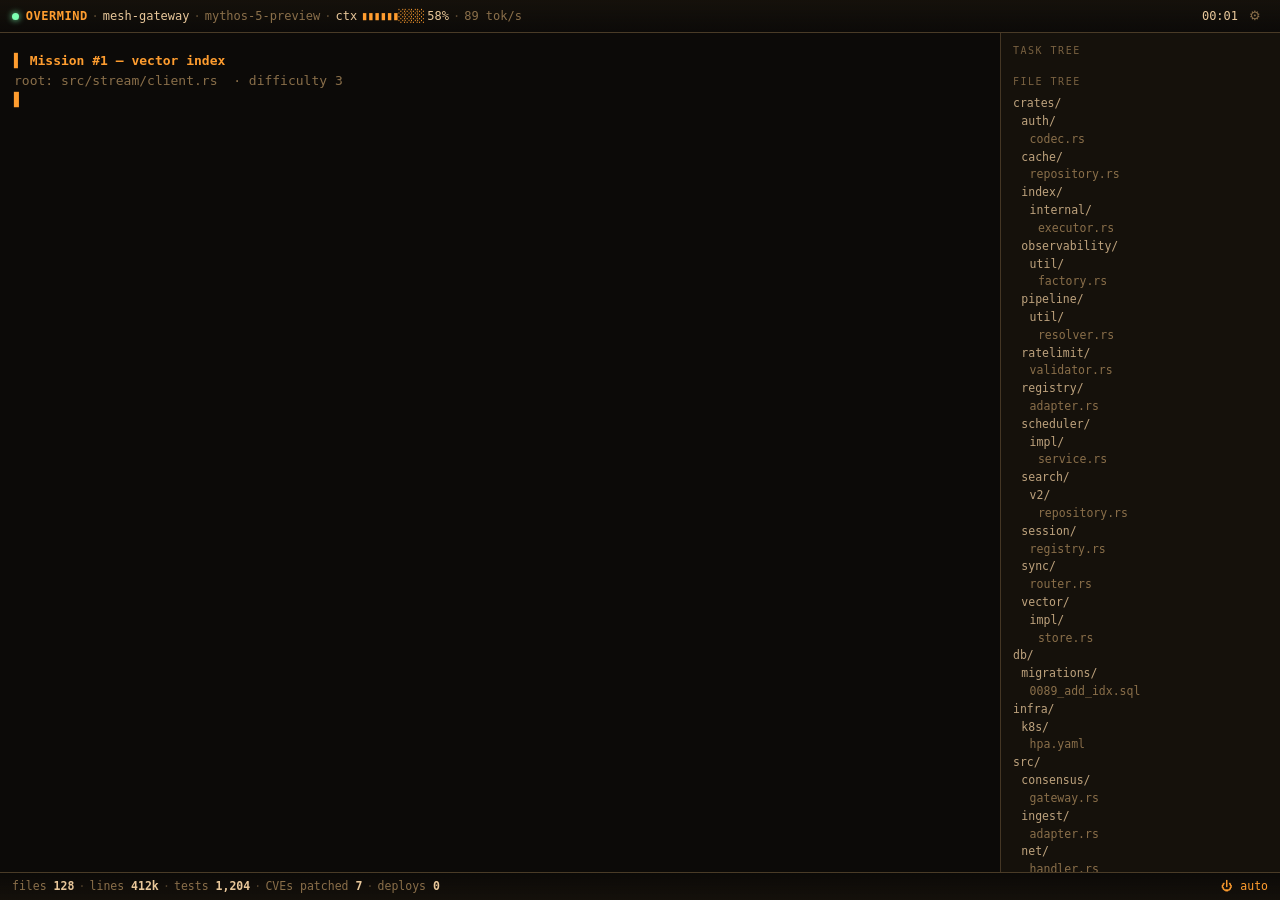
==== hyperion.html @ 677e59ee "Add Open Graph card HTML and image Add a new social preview asset: assets/og-card.html (self-contain" ====
<!doctype html>
<html lang="en" data-theme="amber">
<head>
<meta charset="utf-8">
<meta name="viewport" content="width=device-width, initial-scale=1, viewport-fit=cover">
<meta name="color-scheme" content="dark">
<title>HYPERION — the AI agent that looks busy and ships nothing</title>
<meta name="description" content="A faux-autonomous coding agent that performs furious productivity — streaming logs, task trees, boss-key dramas — and deploys absolutely nothing. A screensaver for the AI hype era.">
<link rel="canonical" href="https://davidveksler.github.io/potemkin-pipeline/">

<!-- Open Graph / Facebook / LinkedIn / Slack / Discord -->
<meta property="og:type" content="website">
<meta property="og:site_name" content="HYPERION">
<meta property="og:url" content="https://davidveksler.github.io/potemkin-pipeline/">
<meta property="og:title" content="HYPERION — the AI agent that looks busy and ships nothing">
<meta property="og:description" content="A faux-autonomous coding agent that performs furious productivity — streaming logs, task trees, boss-key dramas — and deploys absolutely nothing.">
<meta property="og:image" content="https://davidveksler.github.io/potemkin-pipeline/assets/og.png">
<meta property="og:image:width" content="1200">
<meta property="og:image:height" content="630">
<meta property="og:image:alt" content="HYPERION terminal UI: a busy AI coding agent with a task tree, context meter, and zero deploys.">

<!-- Twitter / X -->
<meta name="twitter:card" content="summary_large_image">
<meta name="twitter:title" content="HYPERION — the AI agent that looks busy and ships nothing">
<meta name="twitter:description" content="A faux-autonomous coding agent that performs furious productivity and deploys absolutely nothing.">
<meta name="twitter:image" content="https://davidveksler.github.io/potemkin-pipeline/assets/og.png">
<meta name="theme-color" content="#0c0a08">
<link rel="icon" href="data:image/svg+xml,%3Csvg xmlns='http://www.w3.org/2000/svg' viewBox='0 0 16 16'%3E%3Crect width='16' height='16' fill='%230c0a08'/%3E%3Ctext x='8' y='12.5' font-size='13' font-weight='700' text-anchor='middle' fill='%23ff9d2f' font-family='monospace'%3EH%3C/text%3E%3C/svg%3E">
<link rel="stylesheet" href="hyperion.css">
</head>
<body>
<div id="app">
  <header id="hdr">
    <span class="dot"></span>
    <span class="h-agent">HYPERION</span>
    <span class="sep">·</span><span class="h-proj">core-platform</span>
    <span class="sep">·</span><span class="h-model">mythos-5-preview</span>
    <span class="sep">·</span><span>ctx</span><span class="ctxbar">▮▮▮▮▮▮░░░░</span><span class="ctxpct">58%</span>
    <span class="sep">·</span><span class="h-tok">82 tok/s</span>
    <span class="h-time">00:00</span>
    <button id="cfgbtn" title="Configuration (s)" aria-label="Open configuration">⚙</button>
  </header>
  <div id="main">
    <section id="log" tabindex="0" aria-label="activity log"><div id="caret">▋</div></section>
    <aside id="rail">
      <div class="rail-sec">
        <div class="rail-h">TASK TREE</div>
        <ul id="tasktree"></ul>
      </div>
      <div class="rail-sec">
        <div class="rail-h">FILE TREE</div>
        <div id="filetree"></div>
      </div>
    </aside>
  </div>
  <footer id="ftr">
    <span>files <b id="c-files">128</b></span><span class="sep detail">·</span>
    <span class="detail">lines <b id="c-lines">412k</b></span><span class="sep">·</span>
    <span>tests <b id="c-tests">1,204</b></span><span class="sep detail">·</span>
    <span class="detail">CVEs patched <b id="c-cves">7</b></span><span class="sep detail">·</span>
    <span class="detail">deploys <b id="c-deploys">0</b></span>
    <span class="mode" id="modeind">⏻ auto</span>
  </footer>
</div>
<button id="livebtn">↓ live</button>
<div id="overlay"><div class="backdrop"></div></div>
<div id="boss"><div class="bx"><div class="sp">⠋</div><div class="msg">Connecting to corporate VPN…</div><div class="hint">press any key</div></div></div>
<dialog id="settings" aria-label="Configuration"></dialog>
<dialog id="dramapick" aria-label="Boss scene picker"></dialog>
<div id="help" class="drawer">
  <h2>HOTKEYS</h2>
  <div class="hk"><kbd>m</kbd><span>autopilot ↔ performer</span></div>
  <div class="hk"><kbd>space</kbd><span>pause / resume</span></div>
  <div class="hk"><kbd>1 2 3</kbd><span>theme: amber / green / cyan</span></div>
  <div class="hk"><kbd>+ −</kbd><span>speed up / down</span></div>
  <div class="hk"><kbd>f</kbd><span>force a random drama</span></div>
  <div class="hk"><kbd>d</kbd><span>pick a specific scene</span></div>
  <div class="hk"><kbd>b</kbd><span>boss key (blank screen)</span></div>
  <div class="hk"><kbd>s</kbd><span>configuration dialog</span></div>
  <div class="hk"><kbd>?</kbd><span>this help · <kbd>esc</kbd> closes</span></div>
  <div class="hk" style="margin-top:10px"><span>In performer mode, mash any other key to stream output.</span></div>
  <div class="hk"><span>Leave it untouched and it slips into <b>deep-work</b> away mode; any input wakes it.</span></div>
</div>
<div id="toast"></div>

<script src="hyperion.js"></script>
</body>
</html>
---- hyperion.css ----
/* ============================== THEME TOKENS ============================== */
:root, [data-theme="amber"]{
  --bg:#0c0a08; --fg:#e8c79a; --dim:#8a6f4a; --accent:#ff9d2f;
  --ok:#7CFFB2; --warn:#ffd23f; --err:#ff4d4d; --rail:#15110b;
  --add:#7CFFB2; --del:#ff7a7a;
}
[data-theme="green"]{
  --bg:#000a00; --fg:#c8ffc8; --dim:#3f7a3f; --accent:#39ff5a;
  --ok:#39ff5a; --warn:#ffd23f; --err:#ff4d4d; --rail:#001400;
  --add:#39ff5a; --del:#ff7a7a;
}
[data-theme="cyan"]{
  --bg:#020a0f; --fg:#b8eaff; --dim:#3f7a8a; --accent:#39d6ff;
  --ok:#39ffd6; --warn:#ffd23f; --err:#ff4d4d; --rail:#04141c;
  --add:#39ffd6; --del:#ff7a7a;
}
/* ============================== BASE ============================== */
*{box-sizing:border-box}
html,body{height:100%;margin:0}
body{
  background:var(--bg); color:var(--fg);
  font-family:ui-monospace,"SF Mono","Cascadia Code","JetBrains Mono",Menlo,Consolas,monospace;
  font-size:13px; line-height:1.5; overflow:hidden;
  -webkit-font-smoothing:antialiased;
}
.tone-fg{color:var(--fg)} .tone-dim{color:var(--dim)} .tone-ok{color:var(--ok)}
.tone-warn{color:var(--warn)} .tone-err{color:var(--err)} .tone-accent{color:var(--accent)}

#app{
  height:100%; display:grid; grid-template-rows:auto 1fr auto;
  container-type:inline-size;
}
/* ============================== HEADER ============================== */
#hdr{
  display:flex; align-items:center; gap:.55ch; flex-wrap:wrap;
  padding:6px 12px; border-bottom:1px solid color-mix(in srgb,var(--dim) 45%,transparent);
  background:linear-gradient(var(--rail),transparent); font-size:12px;
}
#hdr .sep{color:var(--dim); opacity:.6}
#hdr .h-agent{color:var(--accent); font-weight:700; letter-spacing:.5px}
#hdr .h-proj{color:var(--fg)}
#hdr .h-model{color:var(--dim)}
#hdr .ctxbar{color:var(--accent); letter-spacing:-1px}
#hdr .ctxpct{color:var(--fg)}
#hdr .h-tok{color:var(--dim)}
#hdr .h-time{color:var(--fg); margin-left:auto; font-variant-numeric:tabular-nums}
.dot{display:inline-block;width:7px;height:7px;border-radius:50%;background:var(--ok);
  box-shadow:0 0 6px var(--ok); margin-right:.4ch; vertical-align:middle}
body.paused .dot{background:var(--warn);box-shadow:0 0 6px var(--warn)}
/* ============================== MAIN ============================== */
#main{display:grid; grid-template-columns:1fr 280px; min-height:0}
#log{
  padding:10px 14px; overflow-y:auto; overflow-x:hidden; min-height:0;
  white-space:pre-wrap; word-break:break-word; scrollbar-width:thin;
  scrollbar-color:var(--dim) transparent;
}
#log::-webkit-scrollbar{width:8px}
#log::-webkit-scrollbar-thumb{background:var(--dim);border-radius:4px}
.ln{margin:0; padding:0 0 0 0}
.ln.tool{margin-top:3px}
.ln .tdot{color:var(--accent)}
.ln .tname{color:var(--fg);font-weight:600}
.ln .targ{color:var(--accent)}
.ln.out{color:var(--dim); padding-left:2.5ch}
.ln.out .br{color:var(--dim);opacity:.7}
.ln.diff{padding-left:2.5ch}
.ln.diff.add{color:var(--add)}
.ln.diff.del{color:var(--del);opacity:.85}
.ln.snip{margin:4px 0 6px 2.5ch; border:1px solid color-mix(in srgb,var(--dim) 30%,transparent);
  border-left:2px solid color-mix(in srgb,var(--accent) 55%,transparent);
  background:color-mix(in srgb,var(--accent) 5%,transparent); border-radius:0 5px 5px 0;
  padding:4px 0 5px; font-size:11px; line-height:1.5; overflow:hidden; max-width:78ch}
.ln.snip.write{border-left-color:var(--add); background:color-mix(in srgb,var(--add) 6%,transparent)}
.ln.snip .snip-hd{color:var(--dim); padding:1px 10px 4px; font-size:9.5px; letter-spacing:.5px;
  border-bottom:1px solid color-mix(in srgb,var(--dim) 22%,transparent); margin-bottom:3px;
  white-space:nowrap; overflow:hidden; text-overflow:ellipsis}
.ln.snip .snip-hd .lang{color:var(--accent); opacity:.85; margin-right:8px; text-transform:uppercase}
.ln.snip.write .snip-hd .lang{color:var(--add)}
.ln.snip .cl{padding:0 10px; white-space:pre; tab-size:2; color:color-mix(in srgb,var(--fg) 88%,transparent)}
.ln.snip .tk-kw{color:var(--accent)}
.ln.snip .tk-str{color:var(--ok)}
.ln.snip .tk-cmt{color:var(--dim); font-style:italic}
.ln.snip .tk-num{color:color-mix(in srgb,var(--fg) 55%,var(--accent))}
.ln.phase{color:var(--accent); opacity:.8; margin-top:8px; letter-spacing:1px; font-size:11px}
.ln.phase::before{content:"┄┄ "} .ln.phase::after{content:" ┄┄┄┄┄┄┄┄"}
.ln.banner{color:var(--accent);font-weight:700;margin-top:8px}
.ln.think{color:var(--dim);font-style:italic}
.ln.think .t{color:var(--warn);font-style:normal}
#caret{color:var(--accent); animation:blink 1.1s steps(1) infinite; height:1.2em}
@keyframes blink{50%{opacity:0}}
body.reduce #caret{animation:none}
/* ============================== SIDE RAIL ============================== */
#rail{
  background:var(--rail); border-left:1px solid color-mix(in srgb,var(--dim) 40%,transparent);
  padding:10px 12px; overflow-y:auto; min-height:0; scrollbar-width:thin;
  scrollbar-color:var(--dim) transparent; font-size:12px;
}
.rail-sec{margin-bottom:16px}
.rail-h{color:var(--dim); letter-spacing:1.5px; font-size:10px; margin-bottom:6px; opacity:.85}
#tasktree li{list-style:none; margin:2px 0; white-space:nowrap; overflow:hidden; text-overflow:ellipsis}
#tasktree{margin:0;padding:0}
.tk-mk{display:inline-block;width:1.6ch}
.tk-done .tk-mk{color:var(--ok)} .tk-prog .tk-mk{color:var(--accent)} .tk-todo .tk-mk{color:var(--dim)}
.tk-done{color:var(--fg)} .tk-prog{color:var(--fg)} .tk-todo{color:var(--dim)}
.tk-prog .tk-mk{animation:spin 1.2s linear infinite; display:inline-block}
body.reduce .tk-prog .tk-mk{animation:none}
@keyframes spin{to{transform:rotate(360deg)}}
#filetree{font-size:11.5px; line-height:1.55}
.ft-row{white-space:nowrap; overflow:hidden; text-overflow:ellipsis; color:var(--dim)}
.ft-dir{color:var(--fg);opacity:.8}
.ft-file{color:var(--dim)}
.ft-file.hl{color:var(--accent)}
.ft-file.hl::after{content:" ◀"; color:var(--accent)}
.ft-file.glow{text-shadow:0 0 8px var(--accent)}
body.reduce .ft-file.glow{text-shadow:none}
/* ============================== FOOTER ============================== */
#ftr{
  display:flex; align-items:center; gap:.6ch; flex-wrap:wrap;
  padding:5px 12px; border-top:1px solid color-mix(in srgb,var(--dim) 45%,transparent);
  background:linear-gradient(transparent,var(--rail)); font-size:11.5px; color:var(--dim);
}
#ftr b{color:var(--fg);font-weight:600;font-variant-numeric:tabular-nums}
#ftr .sep{opacity:.5}
#ftr .mode{margin-left:auto;color:var(--accent)}
body.paused #ftr .mode{color:var(--warn)}
/* live button */
#livebtn{
  position:fixed; right:300px; bottom:42px; z-index:30; cursor:pointer;
  background:var(--accent); color:var(--bg); border:none; border-radius:14px;
  padding:3px 12px; font:inherit; font-size:11px; font-weight:700;
  box-shadow:0 2px 10px rgba(0,0,0,.5); display:none;
}
@container (max-width:720px){
  #main{grid-template-columns:1fr}
  #rail{display:none}
  #ftr .detail{display:none}
}
/* #livebtn lives outside the #app container, so it needs a viewport media query, not @container */
@media (max-width:720px){ #livebtn{right:16px} }
/* ============================== OVERLAY LAYER ============================== */
#overlay{position:fixed; inset:0; z-index:40; display:none; pointer-events:none}
#overlay.on{display:block}
#overlay .backdrop{position:absolute; inset:0; transition:background .4s ease}
#overlay.anomaly .backdrop{background:color-mix(in srgb,var(--err) 16%,transparent)}
#overlay.ok-tint .backdrop{background:color-mix(in srgb,var(--ok) 12%,transparent)}
#ovbanner{
  position:absolute; top:0; left:0; right:0; padding:14px 18px; text-align:center;
  font-size:clamp(14px,3.2vw,22px); font-weight:800; letter-spacing:.5px;
  border-bottom:3px solid var(--err); color:var(--err);
  background:color-mix(in srgb,var(--err) 22%,var(--bg));
}
#ovbanner.ok{border-color:var(--ok); color:var(--ok); background:color-mix(in srgb,var(--ok) 18%,var(--bg))}
body:not(.reduce) #ovbanner.pulse{animation:bpulse 1s ease-in-out infinite}
@keyframes bpulse{0%,100%{box-shadow:0 0 0 0 color-mix(in srgb,var(--err) 70%,transparent)}50%{box-shadow:0 0 28px 4px color-mix(in srgb,var(--err) 70%,transparent)}}
body.reduce #ovbanner{animation:none}
#ovbox{
  position:absolute; left:50%; top:50%; transform:translate(-50%,-50%);
  min-width:min(440px,84vw); max-width:84vw; background:color-mix(in srgb,var(--rail) 92%,#000);
  border:1px solid color-mix(in srgb,var(--accent) 55%,transparent); border-radius:8px;
  box-shadow:0 12px 50px rgba(0,0,0,.7); padding:16px 18px;
}
#ovbox .ovtitle{color:var(--accent); font-weight:700; letter-spacing:1px; font-size:12px; margin-bottom:10px;
  border-bottom:1px solid color-mix(in srgb,var(--dim) 40%,transparent); padding-bottom:6px}
#ovbox .ovbody .obl{margin:3px 0; white-space:pre-wrap; word-break:break-word}
#ovbox .ovbar{margin-top:8px; color:var(--accent); letter-spacing:-.5px; font-variant-numeric:tabular-nums}
#ovbox .ovbar .lbl{color:var(--fg); letter-spacing:normal; margin-left:1ch}
/* per-drama box accents so DEPLOY / SECURITY / AUTH / CONTEXT read as distinct events */
#ovbox[data-variant]{border-left-width:3px}
#ovbox[data-variant=deploy]{border-color:color-mix(in srgb,var(--accent) 60%,transparent)}
#ovbox[data-variant=deploy] .ovtitle{color:var(--accent)}
#ovbox[data-variant=security]{border-color:color-mix(in srgb,var(--warn) 60%,transparent)}
#ovbox[data-variant=security] .ovtitle{color:var(--warn)}
#ovbox[data-variant=auth]{border-color:color-mix(in srgb,var(--ok) 60%,transparent)}
#ovbox[data-variant=auth] .ovtitle{color:var(--ok)}
#ovbox[data-variant=context]{border-color:color-mix(in srgb,var(--fg) 45%,transparent)}
#ovbox[data-variant=context] .ovtitle{color:var(--fg)}
#mxcanvas{position:absolute; inset:0; width:100%; height:100%; background:rgba(0,0,0,.55)}
body:not(.reduce) #overlay.fadein{animation:ovfade .35s ease}
@keyframes ovfade{from{opacity:0}to{opacity:1}}
#overlay.fadeout{opacity:0; transition:opacity .35s ease}
/* ===== boss-level app windows (faux tool GUIs) ===== */
#overlay.app .backdrop{background:rgba(0,0,0,.62)}
#appwin{position:absolute; left:50%; top:50%; transform:translate(-50%,-50%);
  width:min(620px,92vw); max-height:86vh; display:flex; flex-direction:column; overflow:hidden;
  background:color-mix(in srgb,var(--rail) 94%,#000);
  border:1px solid color-mix(in srgb,var(--accent) 50%,transparent);
  border-radius:9px; box-shadow:0 18px 70px rgba(0,0,0,.78)}
body:not(.reduce) #overlay.app.fadein #appwin{animation:appin .34s cubic-bezier(.2,.8,.3,1)}
@keyframes appin{from{opacity:0;transform:translate(-50%,-46%) scale(.97)}to{opacity:1;transform:translate(-50%,-50%) scale(1)}}
.appbar{display:flex; align-items:center; gap:10px; padding:7px 12px; flex:0 0 auto;
  background:color-mix(in srgb,#000 26%,var(--rail)); border-bottom:1px solid color-mix(in srgb,var(--dim) 35%,transparent)}
.appbar .dots{display:flex; gap:6px}
.appbar .dot{width:10px; height:10px; border-radius:50%}
.appbar .dot.r{background:#ff5f57} .appbar .dot.y{background:#febc2e} .appbar .dot.g{background:#28c840}
.appbar .atitle{font-weight:700; font-size:11px; color:var(--fg); letter-spacing:.5px}
.appbar .aurl{margin-left:auto; font-size:10px; color:var(--dim); max-width:42%; overflow:hidden; text-overflow:ellipsis; white-space:nowrap}
.appbody{padding:14px 16px; overflow:auto}
/* grafana */
.g-grid{display:grid; grid-template-columns:1fr 1fr; gap:10px}
.gp{border:1px solid color-mix(in srgb,var(--dim) 30%,transparent); border-radius:6px; padding:8px 10px;
  background:color-mix(in srgb,var(--bg) 40%,transparent); transition:border-color .4s ease,background .4s ease}
.gp-h{display:flex; align-items:baseline; gap:4px; margin-bottom:4px}
.gp-t{font-size:9.5px; color:var(--dim); text-transform:uppercase; letter-spacing:.5px}
.gp-s{margin-left:auto; font-size:15px; font-weight:700; color:var(--ok); font-variant-numeric:tabular-nums; transition:color .4s ease}
.gp-u{font-size:9px; color:var(--dim)}
.gp-c{width:100%; height:34px; display:block}
.gp-line{fill:none; stroke:var(--ok); stroke-width:1.4; vector-effect:non-scaling-stroke; transition:stroke .4s ease}
.gp-area{fill:color-mix(in srgb,var(--ok) 13%,transparent); stroke:none; transition:fill .4s ease}
.gp[data-state=alert]{border-color:var(--err); background:color-mix(in srgb,var(--err) 9%,transparent)}
.gp[data-state=alert] .gp-s{color:var(--err)} .gp[data-state=alert] .gp-line{stroke:var(--err)}
.gp[data-state=alert] .gp-area{fill:color-mix(in srgb,var(--err) 16%,transparent)}
body:not(.reduce) .gp[data-state=alert]{animation:gpf 1.1s ease-in-out infinite}
@keyframes gpf{0%,100%{box-shadow:0 0 0 0 transparent}50%{box-shadow:0 0 18px -2px color-mix(in srgb,var(--err) 65%,transparent)}}
/* pipeline */
.pl-row{display:flex; align-items:center; margin-bottom:12px}
.pl-edge{flex:0 0 18px; height:2px; background:color-mix(in srgb,var(--dim) 40%,transparent)}
.pl-node{flex:1; text-align:center; border:1px solid color-mix(in srgb,var(--dim) 35%,transparent); border-radius:6px;
  padding:8px 4px; background:color-mix(in srgb,var(--bg) 40%,transparent); transition:border-color .35s ease}
.pl-ic{font-size:14px; line-height:1}
.pl-ic::before{content:'○'; color:var(--dim)}
.pl-node[data-state=running]{border-color:var(--accent)}
.pl-node[data-state=running] .pl-ic::before{content:'⟳'; color:var(--accent); display:inline-block}
body:not(.reduce) .pl-node[data-state=running] .pl-ic::before{animation:spin 1s linear infinite}
.pl-node[data-state=pass]{border-color:color-mix(in srgb,var(--ok) 55%,transparent)}
.pl-node[data-state=pass] .pl-ic::before{content:'✓'; color:var(--ok)}
.pl-nm{font-size:9.5px; color:var(--fg); margin-top:3px; text-transform:uppercase; letter-spacing:.5px}
.pl-log{font-size:11px; color:var(--dim); border-top:1px dashed color-mix(in srgb,var(--dim) 30%,transparent); padding-top:8px; min-height:1.4em; font-variant-numeric:tabular-nums}
@keyframes spin{to{transform:rotate(360deg)}}
/* flamegraph */
.fg{display:flex; flex-direction:column; gap:3px; margin-bottom:10px}
.fg-row{display:flex; gap:3px; height:22px}
.fg-fr{flex-grow:var(--g,1); flex-basis:0; min-width:0; display:flex; align-items:center; padding:0 6px;
  font-size:9.5px; white-space:nowrap; overflow:hidden; text-overflow:ellipsis; border-radius:3px;
  background:color-mix(in srgb,var(--accent) 30%,var(--rail)); color:var(--fg);
  transition:flex-grow .6s ease, background .45s ease}
.fg-fr[data-state=hot]{background:color-mix(in srgb,var(--err) 60%,var(--rail)); color:#fff}
.fg-fr[data-state=cool]{background:color-mix(in srgb,var(--ok) 50%,var(--rail))}
.fg-cap{font-size:11px; color:var(--dim); text-align:center}
/* cluster */
.cl{width:100%; height:auto; display:block; margin-bottom:8px}
.cl-edge{stroke:color-mix(in srgb,var(--dim) 50%,transparent); stroke-width:1}
.cl-c{fill:color-mix(in srgb,var(--ok) 26%,var(--rail)); stroke:var(--ok); stroke-width:1.5; transition:fill .4s ease,stroke .4s ease}
.cl-node[data-state=down] .cl-c{fill:color-mix(in srgb,var(--err) 32%,var(--rail)); stroke:var(--err)}
body:not(.reduce) .cl-node[data-state=down] .cl-c{animation:gpf 1s ease-in-out infinite}
.cl-lbl{fill:var(--dim); font-size:8px; font-family:inherit}
.cl-cap{font-size:11px; color:var(--dim); text-align:center}
/* trace waterfall */
.tr{display:flex; flex-direction:column; gap:3px; margin-bottom:8px}
.tr-row{display:flex; align-items:center; gap:8px; height:18px}
.tr-lbl{flex:0 0 34%; font-size:9.5px; color:var(--dim); white-space:nowrap; overflow:hidden; text-overflow:ellipsis}
.tr-track{position:relative; flex:1; height:12px; background:color-mix(in srgb,var(--dim) 12%,transparent); border-radius:3px}
.tr-bar{position:absolute; top:0; bottom:0; left:var(--o,0); width:var(--w,10%); border-radius:3px;
  background:color-mix(in srgb,var(--accent) 55%,var(--rail)); transition:width .6s ease,left .6s ease,background .4s ease}
.tr-bar[data-state=slow]{background:color-mix(in srgb,var(--err) 62%,var(--rail))}
.tr-bar[data-state=ok]{background:color-mix(in srgb,var(--ok) 55%,var(--rail))}
.tr-ms{flex:0 0 6ch; text-align:right; font-size:9px; color:var(--dim); font-variant-numeric:tabular-nums}
.tr-cap{font-size:11px; color:var(--dim); text-align:center; margin-top:4px}
/* sql console */
.sql-q{background:color-mix(in srgb,#000 30%,var(--rail)); border:1px solid color-mix(in srgb,var(--dim) 28%,transparent);
  border-radius:6px; padding:8px 10px; margin-bottom:10px; font-size:11px; line-height:1.55}
.sql-q .sql-ql{white-space:pre; tab-size:2}
.sql-q .tk-kw{color:var(--accent)} .sql-q .tk-str{color:var(--ok)} .sql-q .tk-num{color:color-mix(in srgb,var(--fg) 55%,var(--accent))}
.sql-plan{font-size:10.5px; line-height:1.6; margin-bottom:8px}
.sql-pl{white-space:pre; transition:color .4s ease}
.sql-pl[data-k=scan]{color:var(--warn)} .sql-pl[data-k=scan][data-state=ok]{color:var(--ok)}
.sql-cap{font-size:11px; color:var(--dim); text-align:center; border-top:1px dashed color-mix(in srgb,var(--dim) 30%,transparent); padding-top:6px}
/* load test */
.lt-stats{display:grid; grid-template-columns:repeat(4,1fr); gap:8px; margin-bottom:10px}
.lt-s{border:1px solid color-mix(in srgb,var(--dim) 28%,transparent); border-radius:6px; padding:6px 8px; background:color-mix(in srgb,var(--bg) 40%,transparent)}
.lt-t{display:block; font-size:9px; color:var(--dim); text-transform:uppercase; letter-spacing:.5px}
.lt-v{font-size:15px; font-weight:700; color:var(--ok); font-variant-numeric:tabular-nums; transition:color .3s ease}
.lt-c{width:100%; height:50px; display:block; margin-bottom:6px}
.lt-line{fill:none; stroke:var(--accent); stroke-width:1.6; vector-effect:non-scaling-stroke}
body:not(.reduce) .lt-line{stroke-dasharray:240; stroke-dashoffset:240; animation:ltdraw 2.2s ease forwards}
@keyframes ltdraw{to{stroke-dashoffset:0}}
.lt-area{fill:color-mix(in srgb,var(--accent) 12%,transparent); stroke:none}
.lt-cap{font-size:11px; color:var(--dim); text-align:center}
/* PR review */
.pr-head{border-bottom:1px solid color-mix(in srgb,var(--dim) 30%,transparent); padding-bottom:8px; margin-bottom:8px}
.pr-ti{display:block; font-size:13px; font-weight:700; color:var(--fg)}
.pr-br{font-size:10px; color:var(--dim)}
.pr-b{color:var(--accent)} .pr-b.main{color:var(--dim)} .pr-arr{color:var(--dim)}
.pr-files{margin-bottom:8px}
.pr-f{display:flex; align-items:baseline; font-size:11px; padding:1px 0}
.pr-fn{flex:1; color:var(--fg); white-space:nowrap; overflow:hidden; text-overflow:ellipsis}
.pr-st{font-variant-numeric:tabular-nums} .pr-add{color:var(--add); margin-right:6px} .pr-del{color:var(--del)}
.pr-checks{margin-bottom:8px}
.pr-c{display:flex; align-items:center; gap:7px; font-size:11px; padding:1px 0}
.pr-cic::before{content:'⟳'; color:var(--accent); display:inline-block}
body:not(.reduce) .pr-c[data-state=running] .pr-cic::before{animation:spin 1s linear infinite}
.pr-c[data-state=pass] .pr-cic::before{content:'✓'; color:var(--ok); animation:none}
.pr-cn{color:var(--dim)} .pr-c[data-state=pass] .pr-cn{color:var(--fg)}
.pr-merge{text-align:center; font-size:11px; font-weight:700; padding:7px; border-radius:6px;
  border:1px solid color-mix(in srgb,var(--dim) 35%,transparent); color:var(--dim); transition:all .35s ease}
.pr-merge[data-state=ready]{border-color:var(--ok); color:var(--ok)}
.pr-merge[data-state=merged]{border-color:transparent; color:#06140c; background:var(--ok)}
/* docker build */
.dk{font-size:11px; margin-bottom:8px}
.dk-r{display:flex; gap:8px; align-items:baseline; padding:1px 0; opacity:.45; transition:opacity .3s ease}
.dk-r[data-state=running],.dk-r[data-state=done]{opacity:1}
.dk-ic::before{content:'·'; color:var(--dim)}
.dk-r[data-state=running] .dk-ic::before{content:'⟳'; color:var(--accent); display:inline-block}
body:not(.reduce) .dk-r[data-state=running] .dk-ic::before{animation:spin 1s linear infinite}
.dk-r[data-state=done] .dk-ic::before{content:'✓'; color:var(--ok)}
.dk-ix{color:var(--dim)} .dk-tx{flex:1; color:var(--fg); white-space:nowrap; overflow:hidden; text-overflow:ellipsis}
.dk-st{color:var(--ok); font-variant-numeric:tabular-nums}
.dk-cap{font-size:11px; color:var(--dim); border-top:1px dashed color-mix(in srgb,var(--dim) 30%,transparent); padding-top:6px}
/* full-screen btop monitor */
#appwin[data-tool=btop]{width:min(1180px,95vw); height:90vh; max-height:90vh}
.appbody.bt{display:flex; flex-direction:column; gap:9px; height:100%; box-sizing:border-box; padding:11px 13px}
.bt-sec{border:1px solid color-mix(in srgb,var(--dim) 26%,transparent); border-radius:7px; padding:8px 11px}
.bt-cpu,.bt-mem{flex:0 0 auto}
.bt-line{display:flex; align-items:center; gap:10px}
.bt-lbl{font-size:11px; color:var(--accent); font-weight:700; flex:0 0 4ch}
.bt-bar{position:relative; flex:1; height:11px; border-radius:3px; background:color-mix(in srgb,var(--dim) 16%,transparent); overflow:hidden}
.bt-fill{height:100%; width:0; background:var(--ok); border-radius:3px; transition:width .45s linear, background .45s ease}
.bt-fill[data-lvl=mid]{background:var(--warn)} .bt-fill[data-lvl=hi]{background:var(--err)}
.bt-pct{font-size:11px; color:var(--fg); flex:0 0 4ch; text-align:right; font-variant-numeric:tabular-nums}
.bt-tmp{font-size:11px; color:var(--accent); flex:0 0 5ch; text-align:right; font-variant-numeric:tabular-nums}
.bt-graph{width:100%; height:64px; display:block; margin:7px 0 2px}
.bt-cores{display:grid; grid-template-columns:repeat(4,1fr); gap:5px 18px; margin-top:5px}
.bt-core{display:flex; align-items:center; gap:7px}
.bt-cn{font-size:10px; color:var(--dim); flex:0 0 3ch}
.bt-cbar{position:relative; flex:1; height:8px; border-radius:2px; background:color-mix(in srgb,var(--dim) 16%,transparent); overflow:hidden}
.bt-cfill{height:100%; width:0; background:var(--ok); transition:width .45s linear, background .45s ease}
.bt-cfill[data-lvl=mid]{background:var(--warn)} .bt-cfill[data-lvl=hi]{background:var(--err)}
.bt-cpct{font-size:10px; color:var(--fg); flex:0 0 4ch; text-align:right; font-variant-numeric:tabular-nums}
.bt-load{font-size:10px; color:var(--dim); margin-top:7px; font-variant-numeric:tabular-nums}
.bt-proc{flex:1 1 auto; min-height:0; display:flex; flex-direction:column}
.bt-phead,.bt-prow{display:grid; grid-template-columns:8ch 1fr 7ch 6ch; gap:8px; font-size:11px; padding:1px 0}
.bt-phead{color:var(--dim); border-bottom:1px solid color-mix(in srgb,var(--dim) 26%,transparent); margin-bottom:4px}
.bt-procwrap{overflow:hidden; flex:1; min-height:0}
.bt-prow .pn{color:var(--ok); white-space:nowrap; overflow:hidden; text-overflow:ellipsis}
.bt-prow .pid{color:var(--dim); text-align:left}
.bt-prow .pc,.bt-prow .pm{text-align:right; color:var(--fg); font-variant-numeric:tabular-nums}
.bt-prow.bt-villain .pn{color:var(--fg); font-weight:700}
.bt-prow.bt-villain .pc{color:var(--err); font-weight:700}
.bt-prow.bt-dead{opacity:.4}
.bt-prow.bt-dead .pn{text-decoration:line-through; color:var(--dim); font-weight:400}
.bt-prow.bt-dead .pc{color:var(--dim); font-weight:400}
/* global threat map (DDoS) */
#appwin[data-tool=attackmap]{width:min(840px,95vw)}
.appbody.am{padding:12px 14px}
.am-map{width:100%; height:auto; display:block; background:color-mix(in srgb,#000 30%,var(--rail)); border-radius:6px}
.am-dot{fill:color-mix(in srgb,var(--dim) 55%,transparent)}
.am-arcbg{fill:none; stroke:color-mix(in srgb,var(--err) 30%,transparent); stroke-width:.5; vector-effect:non-scaling-stroke}
.am-arc{fill:none; stroke:var(--err); stroke-width:.8; stroke-linecap:round; vector-effect:non-scaling-stroke; stroke-dasharray:4 30}
body:not(.reduce) .am-arc{animation:amflow 1.5s linear infinite}
@keyframes amflow{to{stroke-dashoffset:-34}}
.am-src{fill:var(--err)}
body:not(.reduce) .am-src{animation:ampulse 1.6s ease-in-out infinite}
@keyframes ampulse{0%,100%{opacity:.45}50%{opacity:1}}
.am-tring{fill:none; stroke:var(--accent); stroke-width:.7; vector-effect:non-scaling-stroke}
body:not(.reduce) .am-tring{animation:ampulse 1.8s ease-in-out infinite}
.am-tdot{fill:var(--accent)}
.am-arc[data-state=blocked]{animation:none; stroke:color-mix(in srgb,var(--dim) 50%,transparent); stroke-dasharray:none; opacity:.2}
.am-arcbg[data-state=blocked]{opacity:.12}
.am-src[data-state=blocked]{animation:none; fill:var(--dim); opacity:.3}
.am-stats{display:flex; gap:10px; align-items:center; margin-top:8px}
.am-s{border:1px solid color-mix(in srgb,var(--dim) 26%,transparent); border-radius:6px; padding:5px 10px; background:color-mix(in srgb,var(--bg) 40%,transparent)}
.am-grow{flex:1; background:none; border:none; padding-left:2px}
.am-t{display:block; font-size:8.5px; color:var(--dim); text-transform:uppercase; letter-spacing:.5px}
.am-v{font-size:14px; font-weight:700; color:var(--err); font-variant-numeric:tabular-nums; transition:color .3s ease}
.am-s:nth-child(2) .am-v{color:var(--ok)}
.am-cap{font-size:11px; color:var(--dim)}
/* GPU training farm (nvidia-smi) */
#appwin[data-tool=gpu]{width:min(960px,95vw)}
.appbody.gpu{display:flex; flex-direction:column; gap:10px}
.gpu-head{display:flex; align-items:baseline; gap:10px}
.gpu-ht{font-size:11px; color:var(--accent); font-weight:700; letter-spacing:.5px}
.gpu-thr{margin-left:auto; font-size:12px; color:var(--ok); font-weight:700; font-variant-numeric:tabular-nums}
.gpu-grid{display:grid; grid-template-columns:repeat(4,1fr); gap:8px}
.gpu-card{border:1px solid color-mix(in srgb,var(--dim) 28%,transparent); border-radius:6px; padding:7px 9px;
  background:color-mix(in srgb,var(--bg) 40%,transparent); transition:border-color .4s ease,box-shadow .4s ease}
.gpu-card[data-state=hot]{border-color:var(--warn)}
.gpu-card[data-state=throttle]{border-color:var(--err)}
body:not(.reduce) .gpu-card[data-state=throttle]{animation:gpf 1.1s ease-in-out infinite}
.gpu-ctop{display:flex; align-items:baseline; gap:5px; margin-bottom:5px}
.gpu-ci{font-size:10px; font-weight:700; color:var(--fg)}
.gpu-cm{font-size:8.5px; color:var(--dim)}
.gpu-bd{margin-left:auto; font-size:8px; color:var(--err); font-weight:700; letter-spacing:.3px}
.gpu-row{display:flex; align-items:center; gap:5px; margin:2px 0}
.gpu-rl{font-size:8.5px; color:var(--dim); flex:0 0 3ch}
.gpu-bar{position:relative; flex:1; height:7px; border-radius:2px; background:color-mix(in srgb,var(--dim) 16%,transparent); overflow:hidden}
.gpu-fill{height:100%; width:0; background:var(--accent); transition:width .4s linear}
.gpu-fill.mem{background:color-mix(in srgb,var(--accent) 45%,var(--dim))}
.gpu-rv{font-size:8.5px; color:var(--fg); flex:0 0 4ch; text-align:right; font-variant-numeric:tabular-nums}
.gpu-foot{display:flex; justify-content:space-between; margin-top:4px; font-size:9px; font-variant-numeric:tabular-nums}
.gpu-temp{color:var(--ok); transition:color .3s ease}
.gpu-temp[data-lvl=mid]{color:var(--warn)} .gpu-temp[data-lvl=hi]{color:var(--err); font-weight:700}
.gpu-watt{color:var(--dim)}
.gpu-cap{font-size:11px; color:var(--dim); text-align:center}
/* service mesh (Kiali) with flowing traffic */
#appwin[data-tool=mesh]{width:min(640px,94vw)}
.mesh{width:100%; height:auto; display:block; margin-bottom:6px}
.mesh-edge{stroke:color-mix(in srgb,var(--ok) 40%,transparent); stroke-width:1.4; fill:none; transition:stroke .4s ease}
.mesh-pkt{fill:var(--ok)}
.mesh-eg[data-state=down] .mesh-edge{stroke:var(--err); stroke-dasharray:3 3}
.mesh-eg[data-state=down] .mesh-pkt{display:none}
.mesh-c{fill:color-mix(in srgb,var(--ok) 24%,var(--rail)); stroke:var(--ok); stroke-width:1.5; transition:fill .4s ease,stroke .4s ease}
.mesh-node[data-state=down] .mesh-c{fill:color-mix(in srgb,var(--err) 30%,var(--rail)); stroke:var(--err)}
body:not(.reduce) .mesh-node[data-state=down] .mesh-c{animation:gpf 1s ease-in-out infinite}
.mesh-lbl{fill:var(--dim); font-size:8px; font-family:inherit}
.mesh-cap{font-size:11px; color:var(--dim); text-align:center}
/* latency heatmap (scrolling) */
#appwin[data-tool=heatmap]{width:min(760px,94vw)}
.appbody.heat{display:flex; flex-direction:column; gap:8px}
.heat-head{display:flex; align-items:baseline; gap:10px}
.heat-ht{font-size:11px; color:var(--accent); font-weight:700; letter-spacing:.5px}
.heat-sub{margin-left:auto; font-size:10px; color:var(--dim)}
.heat-wrap{display:flex; gap:7px}
.heat-y{display:flex; flex-direction:column; justify-content:space-between; flex:0 0 auto; padding:1px 0}
.heat-yl{font-size:8.5px; color:var(--dim); line-height:1; text-align:right; font-variant-numeric:tabular-nums}
.heat-cv{flex:1; height:152px; display:block; border-radius:4px; border:1px solid color-mix(in srgb,var(--dim) 22%,transparent)}
.heat-cap{font-size:11px; color:var(--dim); text-align:center}
/* ============================== BOSS KEY ============================== */
#boss{position:fixed; inset:0; z-index:80; display:none; place-items:center;
  background:#05070b; color:#cdd6e4; font-size:14px}
#boss.on{display:grid}
#boss .bx{text-align:center}
#boss .sp{font-size:26px; color:#6ea8ff}
#boss .hint{margin-top:18px; font-size:11px; color:#41506a}
/* ============================== SETTINGS / HELP ============================== */
.drawer{position:fixed; z-index:70; background:color-mix(in srgb,var(--rail) 95%,#000);
  border:1px solid color-mix(in srgb,var(--accent) 45%,transparent); display:none}
.drawer.on{display:block}
/* configuration dialog (native <dialog>, centered modal) */
dialog#settings{border:1px solid color-mix(in srgb,var(--accent) 55%,transparent);
  background:color-mix(in srgb,var(--rail) 96%,#000); color:var(--fg); border-radius:10px;
  padding:0; width:min(580px,94vw); max-height:90vh; box-shadow:0 24px 80px rgba(0,0,0,.7);
  font-family:inherit; overflow:hidden}
dialog#settings::backdrop{background:rgba(0,0,0,.55); backdrop-filter:blur(2px)}
body.reduce dialog#settings::backdrop{backdrop-filter:none}
body:not(.reduce) dialog#settings[open]{animation:cfgpop .18s ease}
@keyframes cfgpop{from{transform:scale(.97);opacity:0}to{transform:scale(1);opacity:1}}
.cfg-hd{display:flex; align-items:center; gap:10px; padding:13px 18px;
  border-bottom:1px solid color-mix(in srgb,var(--dim) 40%,transparent)}
.cfg-hd h2{margin:0; color:var(--accent); font-size:13px; letter-spacing:2px; flex:1}
.cfg-hd .badge{color:var(--dim); font-size:10px; letter-spacing:1px}
.cfg-x{background:none; border:1px solid transparent; color:var(--dim); font-size:18px; line-height:1;
  cursor:pointer; padding:1px 8px; border-radius:5px}
.cfg-x:hover{color:var(--fg); border-color:var(--dim)}
.cfg-bd{padding:14px 18px; overflow-y:auto; max-height:64vh; scrollbar-width:thin;
  scrollbar-color:var(--dim) transparent}
.cfg-sec{margin:0 0 14px}
.cfg-sech{color:var(--dim); font-size:10px; letter-spacing:2px; text-transform:uppercase; margin-bottom:7px; opacity:.85}
.cfg-grid{display:grid; grid-template-columns:1fr 1fr; gap:8px 16px}
.fld{margin:0; display:flex; flex-direction:column; gap:3px}
.fld.wide{grid-column:1 / -1}
.fld label{font-size:10px; color:var(--dim); letter-spacing:1px; text-transform:uppercase}
.fld input,.fld select{background:var(--bg); color:var(--fg); border:1px solid var(--dim);
  border-radius:4px; padding:5px 7px; font:inherit; font-size:12px; width:100%}
.fld .row{display:flex; gap:8px; align-items:center}
.fld .row input{flex:1}
.fld .val{color:var(--accent); font-size:11px; min-width:4.5ch; text-align:right; font-variant-numeric:tabular-nums}
.cfg-ft{display:flex; gap:8px; align-items:center; padding:12px 18px;
  border-top:1px solid color-mix(in srgb,var(--dim) 40%,transparent)}
.cfg-ft .spacer{flex:1}
.cfg-btn{background:var(--bg); color:var(--fg); border:1px solid var(--dim); border-radius:5px;
  padding:6px 13px; font:inherit; font-size:12px; cursor:pointer; white-space:nowrap}
.cfg-btn:hover{border-color:var(--accent); color:var(--accent)}
.cfg-btn.primary{background:var(--accent); color:var(--bg); border-color:var(--accent); font-weight:700}
.cfg-btn.primary:hover{color:var(--bg)}
.cfg-btn.icon{padding:5px 9px}
.cfg-hint{font-size:10.5px; color:var(--dim); line-height:1.6}
.cfg-hint kbd{background:var(--bg); border:1px solid var(--dim); border-radius:3px; padding:0 5px; color:var(--fg)}
#cfgbtn{background:none; border:1px solid transparent; color:var(--dim); font-size:13px; cursor:pointer;
  padding:0 6px; border-radius:5px; line-height:1.4}
#cfgbtn:hover{color:var(--accent); border-color:color-mix(in srgb,var(--dim) 50%,transparent)}
#help{top:50%; left:50%; transform:translate(-50%,-50%); width:min(420px,90vw);
  padding:18px 22px; border-radius:8px; box-shadow:0 12px 50px rgba(0,0,0,.7)}
#help h2{color:var(--accent); font-size:13px; letter-spacing:1px; margin:0 0 12px}
#help .hk{display:flex; justify-content:space-between; margin:5px 0; font-size:12px}
#help .hk kbd{background:var(--bg); border:1px solid var(--dim); border-radius:3px; padding:0 6px; color:var(--accent); font-weight:700}
#help .hk span{color:var(--dim)}
/* scene picker dialog (shares .cfg-* internals with #settings) */
dialog#dramapick{border:1px solid color-mix(in srgb,var(--accent) 55%,transparent);
  background:color-mix(in srgb,var(--rail) 96%,#000); color:var(--fg); border-radius:10px;
  padding:0; width:min(560px,94vw); max-height:90vh; box-shadow:0 24px 80px rgba(0,0,0,.7);
  font-family:inherit; overflow:hidden}
dialog#dramapick::backdrop{background:rgba(0,0,0,.55); backdrop-filter:blur(2px)}
body.reduce dialog#dramapick::backdrop{backdrop-filter:none}
body:not(.reduce) dialog#dramapick[open]{animation:cfgpop .18s ease}
.dp-grid{display:grid; grid-template-columns:1fr 1fr; gap:7px}
.dp-item{background:var(--bg); color:var(--fg); border:1px solid var(--dim); border-radius:5px;
  padding:8px 10px; font:inherit; font-size:12px; text-align:left; cursor:pointer;
  white-space:nowrap; overflow:hidden; text-overflow:ellipsis; transition:border-color .1s, color .1s}
.dp-item:hover,.dp-item:focus-visible{border-color:var(--accent); color:var(--accent); outline:none}
/* toast */
#toast{position:fixed; left:50%; bottom:48px; transform:translateX(-50%); z-index:90;
  background:color-mix(in srgb,var(--rail) 95%,#000); color:var(--fg);
  border:1px solid var(--accent); border-radius:16px; padding:5px 16px; font-size:12px;
  opacity:0; transition:opacity .2s ease; pointer-events:none}
#toast.on{opacity:1}
/* CRT */
body.crt #log, body.crt #rail{text-shadow:0 0 1.5px color-mix(in srgb,var(--fg) 60%,transparent)}
body.crt #app::after{content:""; position:fixed; inset:0; z-index:60; pointer-events:none;
  background:repeating-linear-gradient(to bottom, rgba(0,0,0,0) 0, rgba(0,0,0,0) 2px, rgba(0,0,0,.18) 3px, rgba(0,0,0,0) 4px);
  mix-blend-mode:multiply}
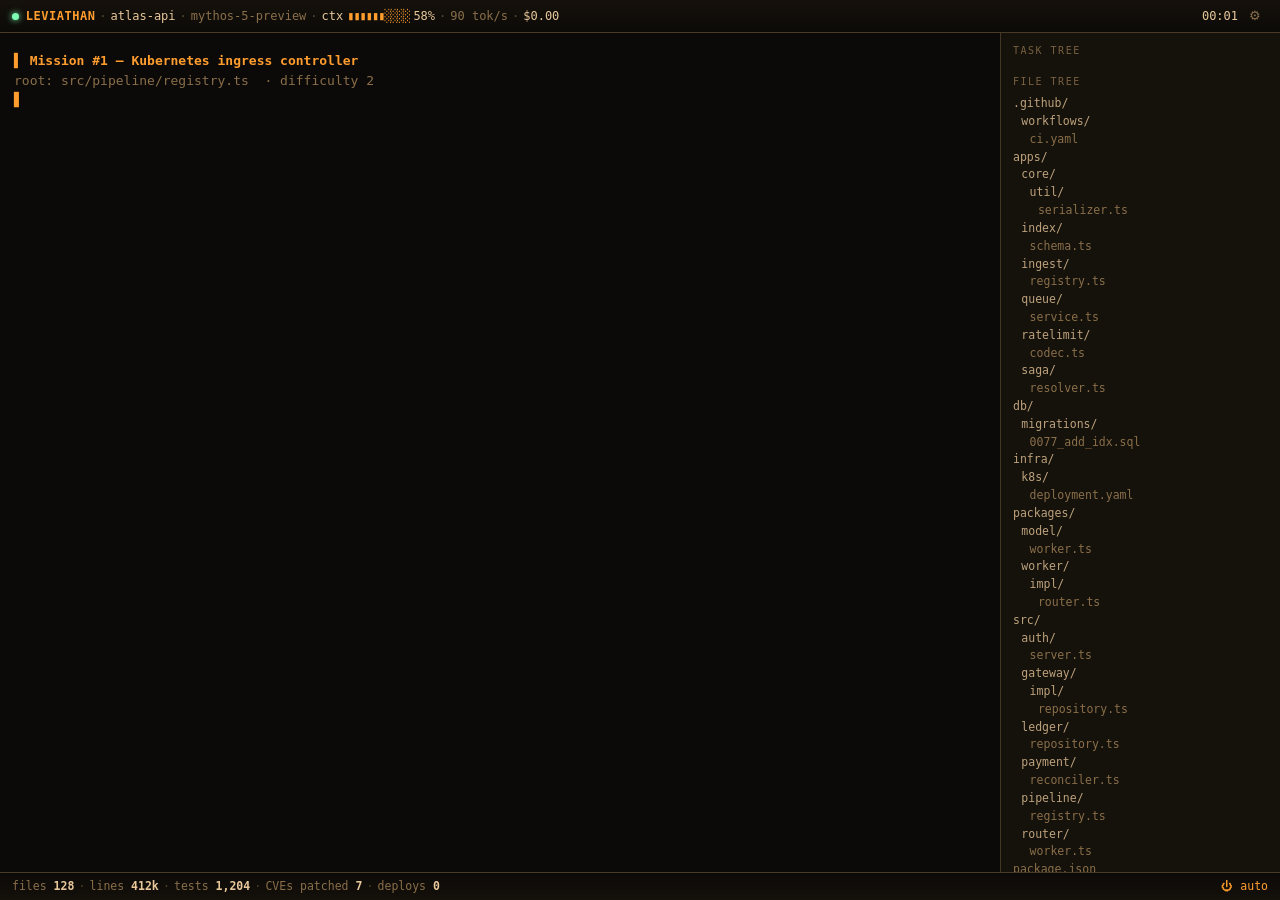
==== commit 48061acd: "Add cost/burn meter to header Live "$ spent this session" counter that ticks up on every tool call, " ====
--- a/hyperion.html
+++ b/hyperion.html
@@ -37,6 +37,8 @@
     <span class="sep">·</span><span class="h-model">mythos-5-preview</span>
     <span class="sep">·</span><span>ctx</span><span class="ctxbar">▮▮▮▮▮▮░░░░</span><span class="ctxpct">58%</span>
     <span class="sep">·</span><span class="h-tok">82 tok/s</span>
+    <span class="sep">·</span><span class="h-cost" title="$ spent this session">$0.00</span>
+    <span class="h-budget" hidden>⚠ token budget 80%</span>
     <span class="h-time">00:00</span>
     <button id="cfgbtn" title="Configuration (s)" aria-label="Open configuration">⚙</button>
   </header>
--- a/hyperion.css
+++ b/hyperion.css
@@ -43,6 +43,11 @@
 #hdr .ctxbar{color:var(--accent); letter-spacing:-1px}
 #hdr .ctxpct{color:var(--fg)}
 #hdr .h-tok{color:var(--dim)}
+#hdr .h-cost{color:var(--fg); font-variant-numeric:tabular-nums}
+#hdr .h-budget{color:var(--warn); font-weight:600; white-space:nowrap}
+#hdr .h-budget.pulse{animation:budgetpulse 1.1s ease-in-out infinite}
+@keyframes budgetpulse{0%,100%{opacity:1}50%{opacity:.32}}
+@media (prefers-reduced-motion: reduce){#hdr .h-budget.pulse{animation:none}}
 #hdr .h-time{color:var(--fg); margin-left:auto; font-variant-numeric:tabular-nums}
 .dot{display:inline-block;width:7px;height:7px;border-radius:50%;background:var(--ok);
   box-shadow:0 0 6px var(--ok); margin-right:.4ch; vertical-align:middle}
@@ -123,6 +128,9 @@
 #ftr .sep{opacity:.5}
 #ftr .mode{margin-left:auto;color:var(--accent)}
 body.paused #ftr .mode{color:var(--warn)}
+#ftr .mode.deep{color:var(--accent);font-weight:600;letter-spacing:.04em}
+body:not(.reduce) #ftr .mode.deep{animation:dwpulse 1.6s ease-in-out infinite}
+@keyframes dwpulse{0%,100%{opacity:.55}50%{opacity:1}}
 /* live button */
 #livebtn{
   position:fixed; right:300px; bottom:42px; z-index:30; cursor:pointer;
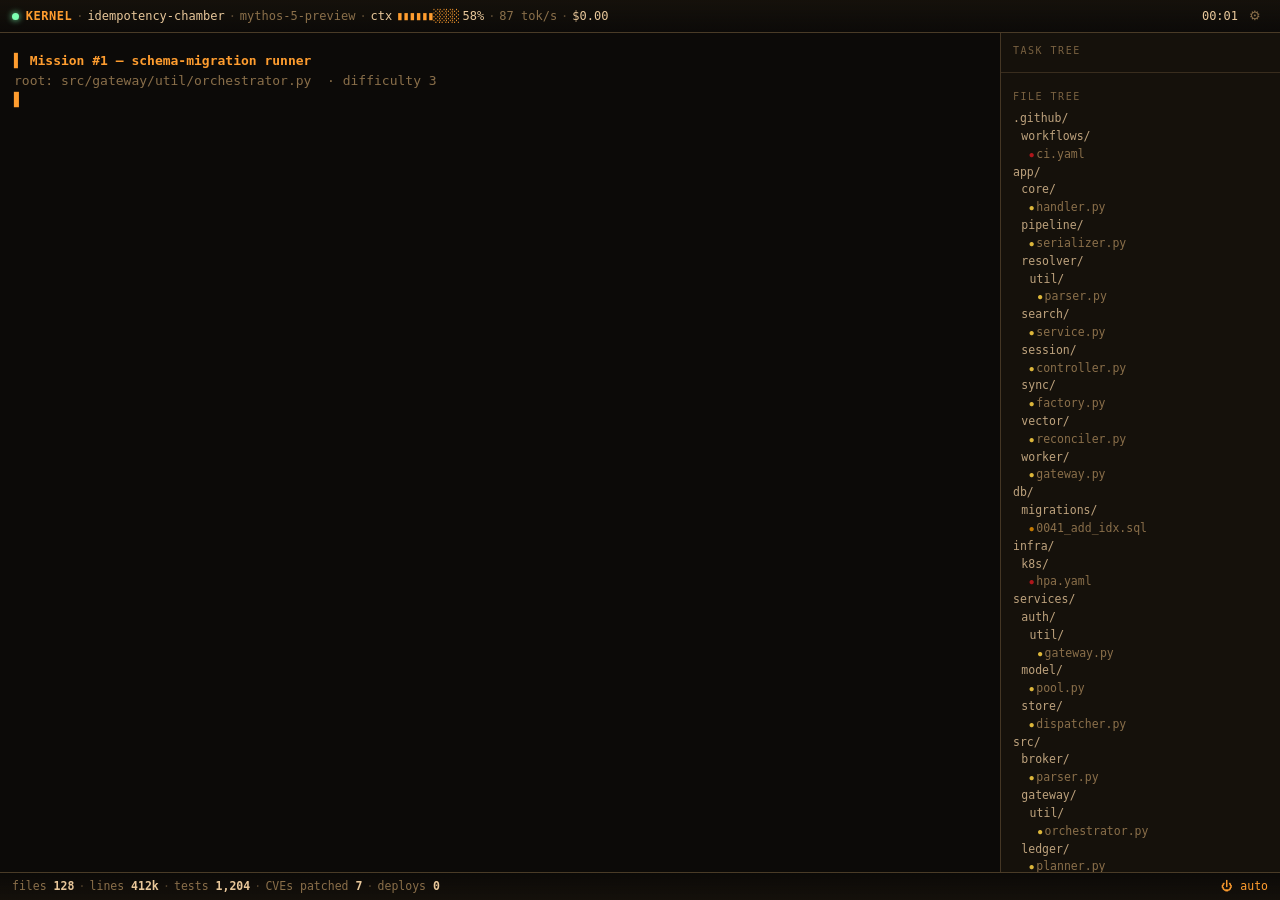
==== commit c99992d4: "Task tree: pin to top + wild/hyperbolic prep tasks Sticky-pin the TASK TREE rail section so it stays" ====
--- a/hyperion.html
+++ b/hyperion.html
@@ -45,7 +45,7 @@
   <div id="main">
     <section id="log" tabindex="0" aria-label="activity log"><div id="caret">▋</div></section>
     <aside id="rail">
-      <div class="rail-sec">
+      <div class="rail-sec rail-pin">
         <div class="rail-h">TASK TREE</div>
         <ul id="tasktree"></ul>
       </div>
--- a/hyperion.css
+++ b/hyperion.css
@@ -64,10 +64,18 @@
 .ln{margin:0; padding:0 0 0 0}
 .ln.tool{margin-top:3px}
 .ln .tdot{color:var(--accent)}
+.ln .tdot.pending{color:var(--dim)}
+.ln .tdot.tone-ok{color:var(--ok)}
+.ln .tdot.tone-warn{color:var(--warn)}
+.ln .tdot.tone-err{color:var(--err)}
 .ln .tname{color:var(--fg);font-weight:600}
 .ln .targ{color:var(--accent)}
+.ln .tkey{color:var(--dim)}
+.ln .tval{color:var(--fg);opacity:.85}
+.ln .tns{color:var(--dim);opacity:.7}
 .ln.out{color:var(--dim); padding-left:2.5ch}
 .ln.out .br{color:var(--dim);opacity:.7}
+.ln.out.collapse{color:var(--dim); opacity:.55; padding-left:4.5ch; font-size:.92em}
 .ln.diff{padding-left:2.5ch}
 .ln.diff.add{color:var(--add)}
 .ln.diff.del{color:var(--del);opacity:.85}
@@ -101,6 +109,8 @@
   scrollbar-color:var(--dim) transparent; font-size:12px;
 }
 .rail-sec{margin-bottom:16px}
+.rail-pin{position:sticky; top:-10px; z-index:2; margin:-10px -12px 16px; padding:10px 12px 8px;
+  background:var(--rail); border-bottom:1px solid color-mix(in srgb,var(--dim) 30%,transparent)}
 .rail-h{color:var(--dim); letter-spacing:1.5px; font-size:10px; margin-bottom:6px; opacity:.85}
 #tasktree li{list-style:none; margin:2px 0; white-space:nowrap; overflow:hidden; text-overflow:ellipsis}
 #tasktree{margin:0;padding:0}
@@ -111,13 +121,34 @@
 body.reduce .tk-prog .tk-mk{animation:none}
 @keyframes spin{to{transform:rotate(360deg)}}
 #filetree{font-size:11.5px; line-height:1.55}
-.ft-row{white-space:nowrap; overflow:hidden; text-overflow:ellipsis; color:var(--dim)}
+.ft-row{display:flex; align-items:center; white-space:nowrap; overflow:hidden; color:var(--dim)}
 .ft-dir{color:var(--fg);opacity:.8}
 .ft-file{color:var(--dim)}
-.ft-file.hl{color:var(--accent)}
-.ft-file.hl::after{content:" ◀"; color:var(--accent)}
-.ft-file.glow{text-shadow:0 0 8px var(--accent)}
-body.reduce .ft-file.glow{text-shadow:none}
+.ft-nm{overflow:hidden; text-overflow:ellipsis}
+.ft-dot::before{content:"●"; font-size:.62em; opacity:.85; margin-right:.55ch; color:var(--dim); vertical-align:middle}
+.ft-gut{flex:none; margin-left:auto; padding-left:.7ch; font-weight:700; font-size:.92em}
+.ft-file.hl{box-shadow:inset 2px 0 0 var(--accent)}
+.ft-file.hl .ft-nm{color:var(--accent)}
+.ft-file.glow .ft-nm{text-shadow:0 0 8px var(--accent)}
+body.reduce .ft-file.glow .ft-nm{text-shadow:none}
+/* git status: M modified · A added */
+.ft-file[data-st="M"]{color:var(--warn)}  .ft-file[data-st="M"] .ft-gut{color:var(--warn)}
+.ft-file[data-st="A"]{color:var(--add)}   .ft-file[data-st="A"] .ft-gut{color:var(--add)}
+/* file-type tint on the leading dot */
+.ft-file[data-ext="ts"] .ft-dot::before,.ft-file[data-ext="tsx"] .ft-dot::before{color:#3178c6}
+.ft-file[data-ext="go"] .ft-dot::before{color:#00add8}
+.ft-file[data-ext="rs"] .ft-dot::before{color:#dea584}
+.ft-file[data-ext="py"] .ft-dot::before{color:#ffd343}
+.ft-file[data-ext="sql"] .ft-dot::before{color:#e38c00}
+.ft-file[data-ext="yaml"] .ft-dot::before,.ft-file[data-ext="yml"] .ft-dot::before{color:#cb171e}
+.ft-file[data-ext="json"] .ft-dot::before{color:#cbcb41}
+.ft-file[data-ext="toml"] .ft-dot::before{color:#9c4221}
+.ft-file[data-ext="md"] .ft-dot::before{color:#519aba}
+.ft-file[data-ext="cs"] .ft-dot::before{color:#178600}
+.ft-file[data-ext="graphql"] .ft-dot::before{color:#e10098}
+.ft-file.ft-new{animation:ftIn .5s ease}
+@keyframes ftIn{from{opacity:0; transform:translateX(-5px)} to{opacity:1; transform:none}}
+body.reduce .ft-file.ft-new{animation:none}
 /* ============================== FOOTER ============================== */
 #ftr{
   display:flex; align-items:center; gap:.6ch; flex-wrap:wrap;
@@ -182,6 +213,8 @@
 #ovbox[data-variant=auth] .ovtitle{color:var(--ok)}
 #ovbox[data-variant=context]{border-color:color-mix(in srgb,var(--fg) 45%,transparent)}
 #ovbox[data-variant=context] .ovtitle{color:var(--fg)}
+#ovbox[data-variant=git]{border-color:color-mix(in srgb,var(--accent) 50%,var(--ok) 50%)}
+#ovbox[data-variant=git] .ovtitle{color:color-mix(in srgb,var(--accent) 55%,var(--ok) 45%)}
 #mxcanvas{position:absolute; inset:0; width:100%; height:100%; background:rgba(0,0,0,.55)}
 body:not(.reduce) #overlay.fadein{animation:ovfade .35s ease}
 @keyframes ovfade{from{opacity:0}to{opacity:1}}
@@ -252,6 +285,25 @@
 body:not(.reduce) .cl-node[data-state=down] .cl-c{animation:gpf 1s ease-in-out infinite}
 .cl-lbl{fill:var(--dim); font-size:8px; font-family:inherit}
 .cl-cap{font-size:11px; color:var(--dim); text-align:center}
+/* subagent fleet */
+#appwin[data-tool=swarm]{width:min(560px,95vw)}
+.sw-grid{display:grid; grid-template-columns:repeat(3,1fr); gap:8px; margin-bottom:8px}
+.sw-card{border:1px solid color-mix(in srgb,var(--dim) 35%,transparent); border-radius:6px;
+  padding:6px 8px; background:color-mix(in srgb,var(--bg) 40%,transparent); opacity:.35}
+body:not(.reduce) .sw-card{transition:opacity .25s ease,border-color .3s ease,background .3s ease}
+.sw-card[data-state=spawn],.sw-card[data-state=explore],.sw-card[data-state=edit]{opacity:1; border-color:var(--accent)}
+.sw-card[data-state=done]{opacity:1; border-color:color-mix(in srgb,var(--ok) 55%,transparent); background:color-mix(in srgb,var(--ok) 8%,transparent)}
+.sw-card[data-state=dead]{opacity:.55; border-color:var(--err); background:color-mix(in srgb,var(--err) 10%,transparent)}
+body:not(.reduce) .sw-card[data-state=dead]{animation:gpf 1s ease-in-out infinite}
+.sw-id{font-size:11px; font-weight:700; color:var(--accent); letter-spacing:.3px}
+.sw-card[data-state=done] .sw-id{color:var(--ok)} .sw-card[data-state=dead] .sw-id{color:var(--err)}
+.sw-task{font-size:9.5px; color:var(--dim); white-space:nowrap; overflow:hidden; text-overflow:ellipsis; margin:2px 0}
+.sw-meta{display:flex; justify-content:space-between; font-size:9px; color:var(--dim); font-variant-numeric:tabular-nums}
+.sw-bar{height:3px; margin-top:4px; background:color-mix(in srgb,var(--dim) 14%,transparent); border-radius:2px; overflow:hidden}
+.sw-fill{height:100%; width:var(--p,0%); background:color-mix(in srgb,var(--accent) 60%,var(--rail))}
+body:not(.reduce) .sw-fill{transition:width .4s ease}
+.sw-card[data-state=done] .sw-fill{background:color-mix(in srgb,var(--ok) 60%,var(--rail))}
+.sw-cap{font-size:11px; color:var(--dim); text-align:center}
 /* trace waterfall */
 .tr{display:flex; flex-direction:column; gap:3px; margin-bottom:8px}
 .tr-row{display:flex; align-items:center; gap:8px; height:18px}
@@ -346,6 +398,22 @@
 .bt-prow.bt-dead{opacity:.4}
 .bt-prow.bt-dead .pn{text-decoration:line-through; color:var(--dim); font-weight:400}
 .bt-prow.bt-dead .pc{color:var(--dim); font-weight:400}
+.bt-prow.bt-oom .pn{color:var(--err)}
+body:not(.reduce) .bt-prow.bt-oom{animation:btoom .42s steps(2,end) 4}
+@keyframes btoom{50%{background:color-mix(in srgb,var(--err) 32%,transparent)}}
+/* net + disk panels */
+.bt-net,.bt-disk{flex:0 0 auto}
+.bt-nrow{display:flex; align-items:center; gap:9px; font-size:11px; padding:1px 0}
+.bt-nico{flex:0 0 2ch; font-weight:700}
+.bt-nico.dn{color:var(--accent)} .bt-nico.up{color:var(--warn)}
+.bt-nspd{flex:0 0 12ch; color:var(--fg); font-variant-numeric:tabular-nums}
+.bt-nmbps{flex:1; color:var(--dim); font-variant-numeric:tabular-nums}
+.bt-ntot{flex:0 0 11ch; text-align:right; color:var(--dim); font-variant-numeric:tabular-nums}
+.bt-drow{display:grid; grid-template-columns:5ch 1fr 8ch 5ch; gap:9px; align-items:center; font-size:11px; padding:1px 0}
+.bt-dnm{color:var(--accent); font-weight:700}
+.bt-dgb{text-align:right; color:var(--fg); font-variant-numeric:tabular-nums}
+.bt-dio{text-align:right; color:var(--dim); font-variant-numeric:tabular-nums}
+.bt-dio[data-lvl=mid]{color:var(--warn)} .bt-dio[data-lvl=hi]{color:var(--err)}
 /* global threat map (DDoS) */
 #appwin[data-tool=attackmap]{width:min(840px,95vw)}
 .appbody.am{padding:12px 14px}
@@ -411,7 +479,7 @@
 .mesh-lbl{fill:var(--dim); font-size:8px; font-family:inherit}
 .mesh-cap{font-size:11px; color:var(--dim); text-align:center}
 /* latency heatmap (scrolling) */
-#appwin[data-tool=heatmap]{width:min(760px,94vw)}
+#appwin[data-tool=heatmap],#appwin[data-tool=cpuheat]{width:min(760px,94vw)}
 .appbody.heat{display:flex; flex-direction:column; gap:8px}
 .heat-head{display:flex; align-items:baseline; gap:10px}
 .heat-ht{font-size:11px; color:var(--accent); font-weight:700; letter-spacing:.5px}
@@ -450,6 +518,12 @@
 .cfg-x:hover{color:var(--fg); border-color:var(--dim)}
 .cfg-bd{padding:14px 18px; overflow-y:auto; max-height:64vh; scrollbar-width:thin;
   scrollbar-color:var(--dim) transparent}
+/* always-visible scrollbar (macOS hides overlay bars, hiding that there's more below) */
+.cfg-bd::-webkit-scrollbar{width:10px}
+.cfg-bd::-webkit-scrollbar-track{background:color-mix(in srgb,var(--dim) 12%,transparent); border-radius:6px}
+.cfg-bd::-webkit-scrollbar-thumb{background:color-mix(in srgb,var(--dim) 70%,transparent); border-radius:6px;
+  border:2px solid transparent; background-clip:padding-box}
+.cfg-bd::-webkit-scrollbar-thumb:hover{background:var(--accent); background-clip:padding-box}
 .cfg-sec{margin:0 0 14px}
 .cfg-sech{color:var(--dim); font-size:10px; letter-spacing:2px; text-transform:uppercase; margin-bottom:7px; opacity:.85}
 .cfg-grid{display:grid; grid-template-columns:1fr 1fr; gap:8px 16px}
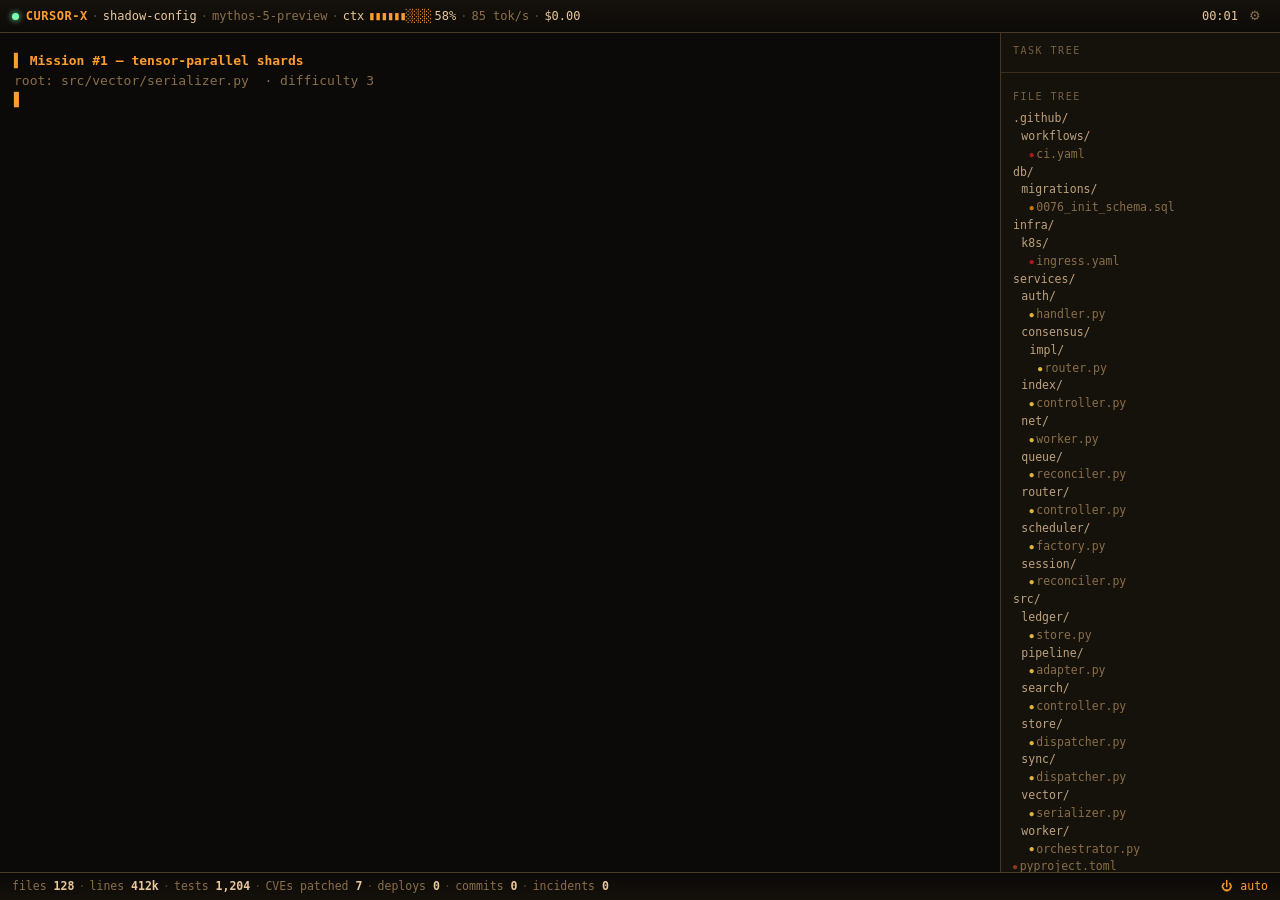
==== commit b5fa1fef: "Footer: surface commits + incidents counters counters.commits / counters.incidents were incremented " ====
--- a/hyperion.html
+++ b/hyperion.html
@@ -60,7 +60,9 @@
     <span class="detail">lines <b id="c-lines">412k</b></span><span class="sep">·</span>
     <span>tests <b id="c-tests">1,204</b></span><span class="sep detail">·</span>
     <span class="detail">CVEs patched <b id="c-cves">7</b></span><span class="sep detail">·</span>
-    <span class="detail">deploys <b id="c-deploys">0</b></span>
+    <span class="detail">deploys <b id="c-deploys">0</b></span><span class="sep detail">·</span>
+    <span class="detail">commits <b id="c-commits">0</b></span><span class="sep detail">·</span>
+    <span class="detail">incidents <b id="c-incidents">0</b></span>
     <span class="mode" id="modeind">⏻ auto</span>
   </footer>
 </div>
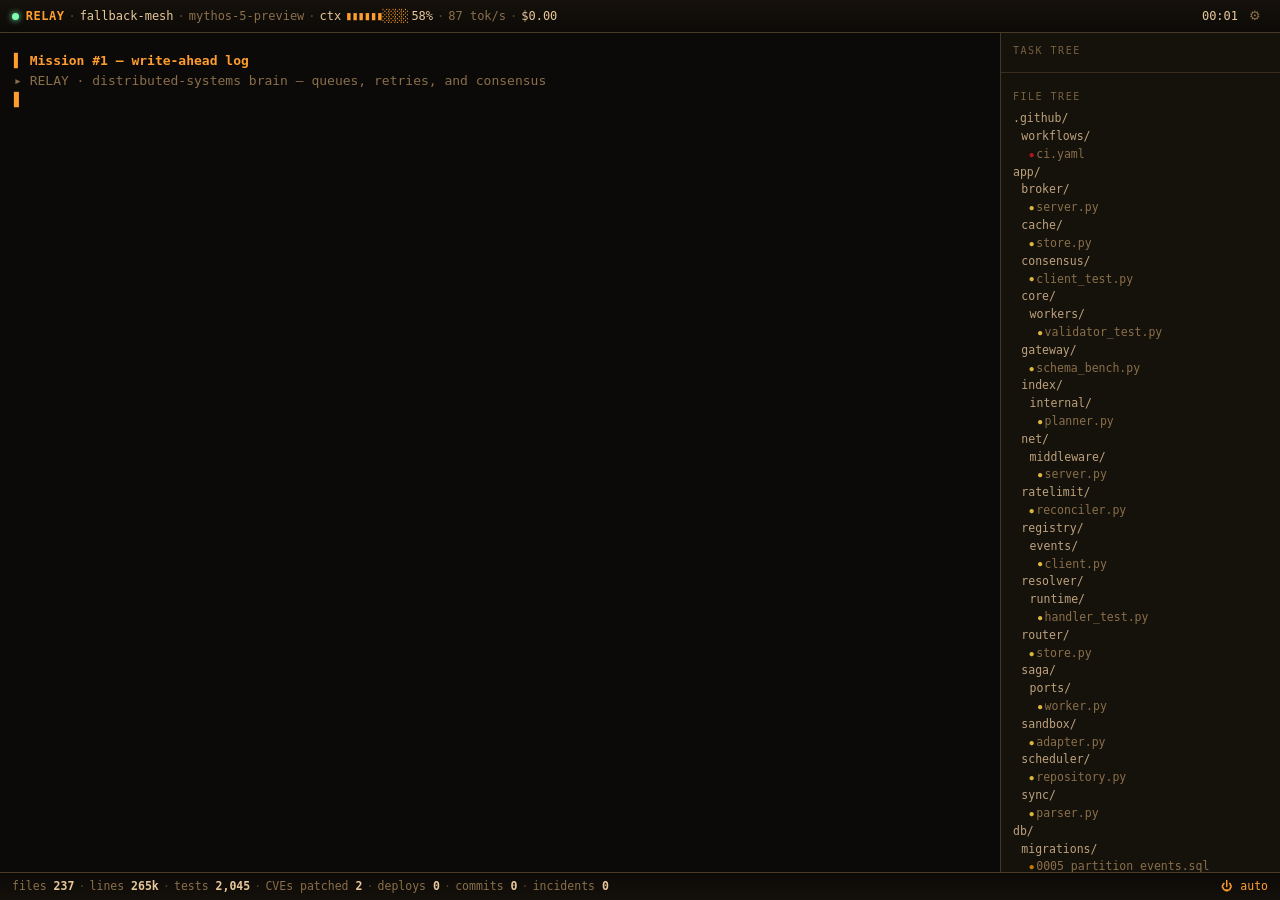
==== commit 96859553: "Persistent vibe badge in the header A one-shot opener is easy to miss; add an always-on chip at the " ====
--- a/hyperion.html
+++ b/hyperion.html
@@ -32,6 +32,7 @@
 <div id="app">
   <header id="hdr">
     <span class="dot"></span>
+    <span class="h-vibe" hidden></span>
     <span class="h-agent">HYPERION</span>
     <span class="sep">·</span><span class="h-proj">core-platform</span>
     <span class="sep">·</span><span class="h-model">mythos-5-preview</span>
--- a/hyperion.css
+++ b/hyperion.css
@@ -48,6 +48,12 @@
 #hdr .h-budget.pulse{animation:budgetpulse 1.1s ease-in-out infinite}
 @keyframes budgetpulse{0%,100%{opacity:1}50%{opacity:.32}}
 @media (prefers-reduced-motion: reduce){#hdr .h-budget.pulse{animation:none}}
+#hdr .h-vibe{font-weight:700; letter-spacing:.6px; font-size:.82em; text-transform:uppercase; white-space:nowrap;
+  padding:1px 7px; border-radius:999px; color:var(--bg); background:var(--accent)}
+#hdr .h-vibe[data-vibe="security-incident"]{background:var(--warn)}
+#hdr .h-vibe[data-vibe="security-incident"]::before{content:"● "}
+body:not(.reduce) #hdr .h-vibe[data-vibe="security-incident"]{animation:budgetpulse 1.4s ease-in-out infinite}
+@media (prefers-reduced-motion: reduce){#hdr .h-vibe{animation:none}}
 #hdr .h-time{color:var(--fg); margin-left:auto; font-variant-numeric:tabular-nums}
 .dot{display:inline-block;width:7px;height:7px;border-radius:50%;background:var(--ok);
   box-shadow:0 0 6px var(--ok); margin-right:.4ch; vertical-align:middle}
@@ -73,9 +79,14 @@
 .ln .tkey{color:var(--dim)}
 .ln .tval{color:var(--fg);opacity:.85}
 .ln .tns{color:var(--dim);opacity:.7}
+.ln .ttok{color:var(--dim);opacity:.5;font-size:.92em}
 .ln.out{color:var(--dim); padding-left:2.5ch}
 .ln.out .br{color:var(--dim);opacity:.7}
 .ln.out.collapse{color:var(--dim); opacity:.55; padding-left:4.5ch; font-size:.92em}
+/* nested sub-tool calls — subagent children indent one level under their Task parent (#21) */
+.ln.nest{margin-left:2.4ch; border-left:1px solid color-mix(in srgb,var(--dim) 26%,transparent); padding-left:1.3ch}
+.ln.out.nest,.ln.diff.nest{padding-left:1.3ch}
+.ln.out.collapse.nest{padding-left:3ch}
 .ln.diff{padding-left:2.5ch}
 .ln.diff.add{color:var(--add)}
 .ln.diff.del{color:var(--del);opacity:.85}
@@ -478,8 +489,83 @@
 body:not(.reduce) .mesh-node[data-state=down] .mesh-c{animation:gpf 1s ease-in-out infinite}
 .mesh-lbl{fill:var(--dim); font-size:8px; font-family:inherit}
 .mesh-cap{font-size:11px; color:var(--dim); text-align:center}
+/* kafka consumer-group lag (bar per partition) */
+#appwin[data-tool=kafka]{width:min(720px,94vw)}
+.appbody.kafka{display:flex; flex-direction:column; gap:8px}
+.kafka-head{display:flex; align-items:baseline; gap:10px}
+.kafka-ht{font-size:11px; color:var(--accent); font-weight:700; letter-spacing:.5px}
+.kafka-lag{margin-left:auto; font-size:12px; color:var(--ok); font-weight:700; font-variant-numeric:tabular-nums}
+.kafka-grid{display:flex; flex-direction:column; gap:4px}
+.kafka-row{display:flex; align-items:center; gap:8px; font-size:10px}
+.kafka-pl{flex:0 0 3ch; color:var(--dim); font-variant-numeric:tabular-nums}
+.kafka-bar{position:relative; flex:1; height:10px; border-radius:2px; background:color-mix(in srgb,var(--dim) 16%,transparent); overflow:hidden}
+.kafka-fill{height:100%; width:0; background:var(--ok); transition:width .4s linear, background .4s ease}
+.kafka-fill[data-lvl=mid]{background:var(--warn)} .kafka-fill[data-lvl=hi]{background:var(--err)}
+.kafka-pv{flex:0 0 6ch; text-align:right; color:var(--fg); font-variant-numeric:tabular-nums}
+.kafka-cap{font-size:11px; color:var(--dim); text-align:center}
+/* vim hero session */
+#appwin[data-tool=vim]{width:min(680px,94vw)}
+.appbody.vim{padding:0; display:flex; flex-direction:column; background:color-mix(in srgb,#000 38%,var(--rail))}
+.vim-pane{position:relative; padding:6px 0; flex:1; overflow:hidden; line-height:17px; font-size:11.5px}
+.vl{display:flex; height:17px; align-items:center; white-space:pre}
+.vim-ln{flex:0 0 4ch; text-align:right; padding-right:1ch; color:color-mix(in srgb,var(--dim) 75%,transparent); user-select:none}
+.vim-tilde .vim-ln{color:color-mix(in srgb,var(--accent) 40%,transparent)}
+.vim-src{flex:1; color:color-mix(in srgb,var(--fg) 88%,transparent); padding-left:.5ch; overflow:hidden}
+.vim-src .tk-kw{color:var(--accent)} .vim-src .tk-str{color:var(--ok)} .vim-src .tk-cmt{color:var(--dim); font-style:italic} .vim-src .tk-num{color:color-mix(in srgb,var(--fg) 55%,var(--accent))}
+.vim-cur{position:absolute; left:5ch; top:calc(6px + var(--row,0)*17px); width:1ch; height:15px; background:var(--accent); opacity:.5}
+body:not(.reduce) .vim-cur{animation:vimblink 1.1s steps(1) infinite; transition:top .12s ease}
+@keyframes vimblink{50%{opacity:.16}}
+body.reduce .vim-cur{animation:none}
+.vim-status{display:flex; align-items:center; gap:14px; padding:3px 10px; font-size:11px;
+  background:color-mix(in srgb,var(--accent) 16%,var(--rail)); border-top:1px solid color-mix(in srgb,var(--dim) 30%,transparent)}
+.vim-mode{font-weight:700; color:var(--accent); letter-spacing:.5px}
+.vim-mode[data-state=visual]{color:var(--warn)}
+.vim-cmd{flex:1; color:var(--fg); font-variant-numeric:tabular-nums; white-space:nowrap; overflow:hidden; text-overflow:ellipsis}
+.vim-ruler{margin-left:auto; color:var(--dim); font-variant-numeric:tabular-nums}
+/* tmux split-pane war room */
+#appwin[data-tool=tmux]{width:min(720px,94vw)}
+.appbody.tmux{padding:0; display:flex; flex-direction:column}
+.tmux-grid{flex:1; display:grid; grid-template-columns:1fr 1fr; grid-template-rows:1fr 1fr; gap:1px;
+  background:color-mix(in srgb,var(--dim) 30%,transparent); min-height:300px}
+.tmux-pane{background:color-mix(in srgb,#000 32%,var(--rail)); display:flex; flex-direction:column; overflow:hidden;
+  border:1px solid transparent; transition:border-color .3s ease}
+.tmux-pane[data-state=active]{border-color:var(--accent)}
+.tmux-pane[data-state=err]{border-color:var(--err)}
+body:not(.reduce) .tmux-pane[data-state=err]{animation:gpf 1.1s ease-in-out infinite}
+.tmux-pane[data-state=ok]{border-color:color-mix(in srgb,var(--ok) 55%,transparent)}
+.tmux-ph{font-size:8.5px; color:var(--dim); padding:2px 7px; letter-spacing:.5px;
+  background:color-mix(in srgb,#000 30%,transparent)}
+.tmux-pb{flex:1; padding:4px 7px; font-size:10px; line-height:1.45; overflow:hidden; color:color-mix(in srgb,var(--fg) 82%,transparent)}
+.tmux-l{white-space:pre; overflow:hidden; text-overflow:ellipsis}
+.tmux-ps{color:var(--dim)}
+.tmux-pane[data-state=err] .tmux-ps{color:var(--err); font-weight:700}
+.tmux-pane[data-state=ok] .tmux-ps{color:var(--ok)}
+.tmux-bar{display:flex; align-items:center; gap:12px; padding:3px 9px; font-size:10px;
+  background:color-mix(in srgb,var(--accent) 18%,var(--rail)); border-top:1px solid color-mix(in srgb,var(--dim) 30%,transparent)}
+.tmux-sess{color:var(--accent); font-weight:700}
+.tmux-tabs{flex:1; color:var(--fg); white-space:nowrap; overflow:hidden; text-overflow:ellipsis}
+.tmux-clock{margin-left:auto; color:var(--dim); font-variant-numeric:tabular-nums}
+/* DNS propagation table */
+#appwin[data-tool=dns]{width:min(620px,94vw)}
+.appbody.dns{display:flex; flex-direction:column; gap:9px}
+.dns-head .dns-ht{font-size:11px; color:var(--accent); font-weight:700; letter-spacing:.5px}
+.dns-tbl{display:flex; flex-direction:column; gap:3px}
+.dns-row{display:grid; grid-template-columns:1.5fr 1fr 6ch; gap:10px; align-items:center; font-size:11px;
+  padding:5px 9px; border-radius:5px; border:1px solid color-mix(in srgb,var(--dim) 22%,transparent);
+  background:color-mix(in srgb,var(--bg) 40%,transparent); transition:border-color .4s ease,background .4s ease}
+.dns-hr{border:none; background:none; padding:0 9px 1px; font-size:8.5px; letter-spacing:.6px}
+.dns-hr .dns-c{color:var(--dim)}
+.dns-rs{color:var(--fg); white-space:nowrap; overflow:hidden; text-overflow:ellipsis}
+.dns-ans{font-variant-numeric:tabular-nums; transition:color .4s ease}
+.dns-ttl{text-align:right; color:var(--dim); font-variant-numeric:tabular-nums}
+.dns-row[data-state=stale]{border-color:color-mix(in srgb,var(--err) 45%,transparent)}
+.dns-row[data-state=stale] .dns-ans{color:var(--err)}
+body:not(.reduce) .dns-row[data-state=stale]{animation:gpf 1.3s ease-in-out infinite}
+.dns-row[data-state=fresh]{border-color:color-mix(in srgb,var(--ok) 50%,transparent); background:color-mix(in srgb,var(--ok) 7%,transparent)}
+.dns-row[data-state=fresh] .dns-ans{color:var(--ok)}
+.dns-cap{font-size:11px; color:var(--dim); text-align:center}
 /* latency heatmap (scrolling) */
-#appwin[data-tool=heatmap],#appwin[data-tool=cpuheat]{width:min(760px,94vw)}
+#appwin[data-tool=heatmap],#appwin[data-tool=cpuheat],#appwin[data-tool=thermal]{width:min(760px,94vw)}
 .appbody.heat{display:flex; flex-direction:column; gap:8px}
 .heat-head{display:flex; align-items:baseline; gap:10px}
 .heat-ht{font-size:11px; color:var(--accent); font-weight:700; letter-spacing:.5px}
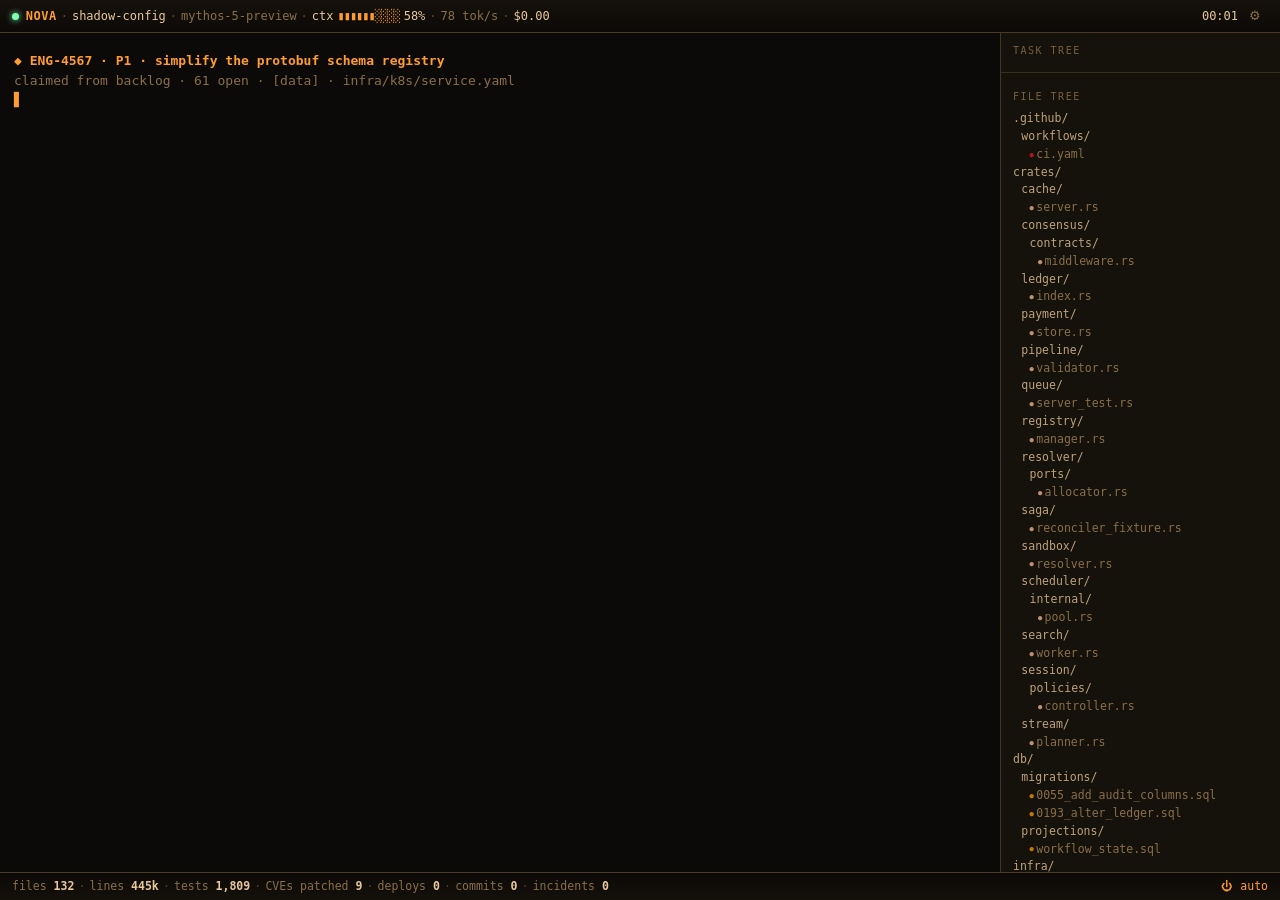
==== commit fbe08966: "feat(theme): add 'outrun' synthwave + 'daylight' light themes Two new palettes on keys 4/5, joining " ====
--- a/hyperion.html
+++ b/hyperion.html
@@ -76,7 +76,7 @@
   <h2>HOTKEYS</h2>
   <div class="hk"><kbd>m</kbd><span>autopilot ↔ performer</span></div>
   <div class="hk"><kbd>space</kbd><span>pause / resume</span></div>
-  <div class="hk"><kbd>1 2 3</kbd><span>theme: amber / green / cyan</span></div>
+  <div class="hk"><kbd>1 2 3 4 5</kbd><span>theme: amber / green / cyan / outrun / daylight</span></div>
   <div class="hk"><kbd>+ −</kbd><span>speed up / down</span></div>
   <div class="hk"><kbd>f</kbd><span>force a random drama</span></div>
   <div class="hk"><kbd>d</kbd><span>pick a specific scene</span></div>
--- a/hyperion.css
+++ b/hyperion.css
@@ -13,6 +13,16 @@
   --bg:#020a0f; --fg:#b8eaff; --dim:#3f7a8a; --accent:#39d6ff;
   --ok:#39ffd6; --warn:#ffd23f; --err:#ff4d4d; --rail:#04141c;
   --add:#39ffd6; --del:#ff7a7a;
+}
+[data-theme="outrun"]{   /* synthwave — magenta + cyan on deep indigo */
+  --bg:#0d0221; --fg:#f5d3ff; --dim:#8a5a9e; --accent:#ff2bd6;
+  --ok:#2bf5e0; --warn:#ffd23f; --err:#ff5277; --rail:#15052b;
+  --add:#2bf5e0; --del:#ff5fa8;
+}
+[data-theme="daylight"]{ /* honest light theme — ink on paper, red-pen accent */
+  --bg:#f4f1e8; --fg:#1a1814; --dim:#9a9080; --accent:#c0392b;
+  --ok:#1a7f4b; --warn:#b8731a; --err:#d6453a; --rail:#eae6d8;
+  --add:#1a7f4b; --del:#c0392b;
 }
 /* ============================== BASE ============================== */
 *{box-sizing:border-box}
@@ -226,6 +236,8 @@
 #ovbox[data-variant=context] .ovtitle{color:var(--fg)}
 #ovbox[data-variant=git]{border-color:color-mix(in srgb,var(--accent) 50%,var(--ok) 50%)}
 #ovbox[data-variant=git] .ovtitle{color:color-mix(in srgb,var(--accent) 55%,var(--ok) 45%)}
+#ovbox[data-variant=incident]{border-color:color-mix(in srgb,var(--err) 70%,transparent)}
+#ovbox[data-variant=incident] .ovtitle{color:var(--err)}
 #mxcanvas{position:absolute; inset:0; width:100%; height:100%; background:rgba(0,0,0,.55)}
 body:not(.reduce) #overlay.fadein{animation:ovfade .35s ease}
 @keyframes ovfade{from{opacity:0}to{opacity:1}}
@@ -516,6 +528,8 @@
 body:not(.reduce) .vim-cur{animation:vimblink 1.1s steps(1) infinite; transition:top .12s ease}
 @keyframes vimblink{50%{opacity:.16}}
 body.reduce .vim-cur{animation:none}
+body:not(.reduce) .vim-src.edited{animation:vimedit .5s ease}
+@keyframes vimedit{0%{background:color-mix(in srgb,var(--accent) 38%,transparent)}100%{background:transparent}}
 .vim-status{display:flex; align-items:center; gap:14px; padding:3px 10px; font-size:11px;
   background:color-mix(in srgb,var(--accent) 16%,var(--rail)); border-top:1px solid color-mix(in srgb,var(--dim) 30%,transparent)}
 .vim-mode{font-weight:700; color:var(--accent); letter-spacing:.5px}
@@ -564,6 +578,33 @@
 .dns-row[data-state=fresh]{border-color:color-mix(in srgb,var(--ok) 50%,transparent); background:color-mix(in srgb,var(--ok) 7%,transparent)}
 .dns-row[data-state=fresh] .dns-ans{color:var(--ok)}
 .dns-cap{font-size:11px; color:var(--dim); text-align:center}
+/* Postgres replication failover (Patroni) */
+#appwin[data-tool=pgrepl]{width:min(660px,94vw)}
+.appbody.pgr{display:flex; flex-direction:column; gap:9px}
+.pgr-head .pgr-ht{font-size:11px; color:var(--accent); font-weight:700; letter-spacing:.5px}
+.pgr-tbl{display:flex; flex-direction:column; gap:3px}
+.pgr-row{display:grid; grid-template-columns:1.7fr .9fr 1.3fr 7ch; gap:10px; align-items:center; font-size:11px;
+  padding:5px 9px; border-radius:5px; border:1px solid color-mix(in srgb,var(--dim) 22%,transparent);
+  background:color-mix(in srgb,var(--bg) 40%,transparent); transition:border-color .4s ease,background .4s ease}
+.pgr-hr{border:none; background:none; padding:0 9px 1px; font-size:8.5px; letter-spacing:.6px}
+.pgr-hr .pgr-c{color:var(--dim)}
+.pgr-nm{color:var(--fg); white-space:nowrap; overflow:hidden; text-overflow:ellipsis; font-variant-numeric:tabular-nums}
+.pgr-role{color:var(--dim); font-weight:700; letter-spacing:.4px; transition:color .4s ease}
+.pgr-st{color:var(--dim); white-space:nowrap; overflow:hidden; text-overflow:ellipsis; transition:color .4s ease}
+.pgr-lag{text-align:right; color:var(--dim); font-variant-numeric:tabular-nums; transition:color .4s ease}
+.pgr-row[data-state=leader]{border-color:color-mix(in srgb,var(--accent) 50%,transparent); background:color-mix(in srgb,var(--accent) 8%,transparent)}
+.pgr-row[data-state=leader] .pgr-role{color:var(--accent)} .pgr-row[data-state=leader] .pgr-st{color:var(--fg)}
+.pgr-row[data-state=streaming] .pgr-st{color:var(--ok)} .pgr-row[data-state=streaming] .pgr-lag{color:var(--ok)}
+.pgr-row[data-state=down]{border-color:color-mix(in srgb,var(--err) 45%,transparent)}
+.pgr-row[data-state=down] .pgr-role,.pgr-row[data-state=down] .pgr-st{color:var(--err)}
+body:not(.reduce) .pgr-row[data-state=down]{animation:gpf 1.3s ease-in-out infinite}
+.pgr-row[data-state=vote]{border-color:color-mix(in srgb,var(--warn) 30%,transparent)}
+.pgr-row[data-state=promote]{border-color:color-mix(in srgb,var(--warn) 55%,transparent); background:color-mix(in srgb,var(--warn) 8%,transparent)}
+.pgr-row[data-state=promote] .pgr-role,.pgr-row[data-state=promote] .pgr-st{color:var(--warn)}
+body:not(.reduce) .pgr-row[data-state=promote]{animation:gpf 1.1s ease-in-out infinite}
+.pgr-row[data-state=sync]{border-color:color-mix(in srgb,var(--warn) 35%,transparent)}
+.pgr-row[data-state=sync] .pgr-st{color:var(--warn)} .pgr-row[data-state=sync] .pgr-lag{color:var(--warn)}
+.pgr-cap{font-size:11px; color:var(--dim); text-align:center}
 /* latency heatmap (scrolling) */
 #appwin[data-tool=heatmap],#appwin[data-tool=cpuheat],#appwin[data-tool=thermal]{width:min(760px,94vw)}
 .appbody.heat{display:flex; flex-direction:column; gap:8px}
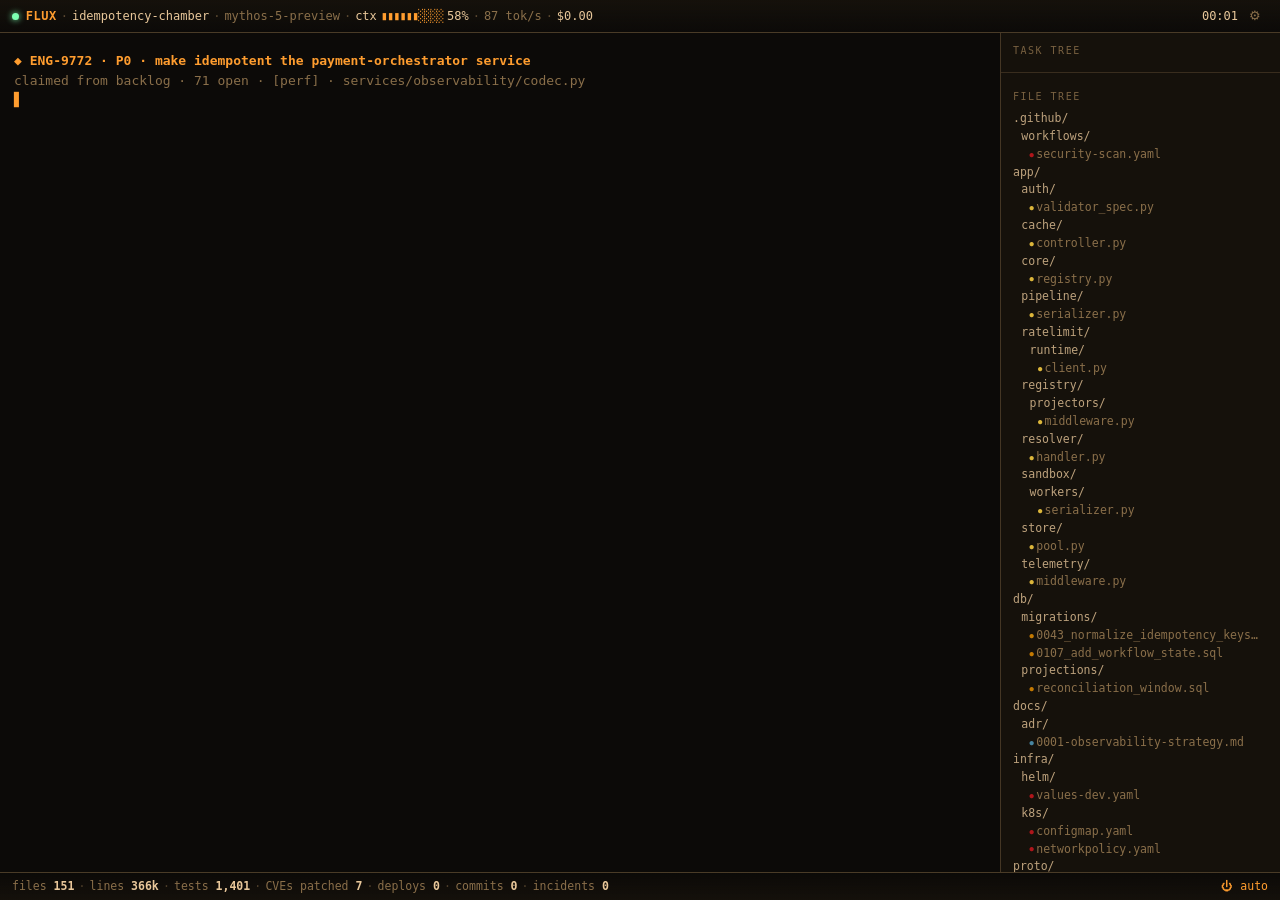
==== commit 214f4e59: "feat(pwa): make installable as a browser app Add web app manifest, service worker, and PNG icons so " ====
--- a/hyperion.html
+++ b/hyperion.html
@@ -26,6 +26,16 @@
 <meta name="twitter:image" content="https://davidveksler.github.io/potemkin-pipeline/assets/og.png">
 <meta name="theme-color" content="#0c0a08">
 <link rel="icon" href="data:image/svg+xml,%3Csvg xmlns='http://www.w3.org/2000/svg' viewBox='0 0 16 16'%3E%3Crect width='16' height='16' fill='%230c0a08'/%3E%3Ctext x='8' y='12.5' font-size='13' font-weight='700' text-anchor='middle' fill='%23ff9d2f' font-family='monospace'%3EH%3C/text%3E%3C/svg%3E">
+
+<!-- PWA / installable web app -->
+<link rel="manifest" href="manifest.webmanifest">
+<link rel="apple-touch-icon" href="apple-touch-icon.png">
+<meta name="mobile-web-app-capable" content="yes">
+<meta name="apple-mobile-web-app-capable" content="yes">
+<meta name="apple-mobile-web-app-status-bar-style" content="black-translucent">
+<meta name="apple-mobile-web-app-title" content="HYPERION">
+<meta name="application-name" content="HYPERION">
+
 <link rel="stylesheet" href="hyperion.css">
 </head>
 <body>
@@ -88,6 +98,13 @@
 </div>
 <div id="toast"></div>
 
+<script>
+/* Register the service worker for installable-PWA + offline support.
+   No-op over file:// (where SWs are unavailable) — keeps raw-file use working. */
+if ("serviceWorker" in navigator && location.protocol.startsWith("http")) {
+  addEventListener("load", () => navigator.serviceWorker.register("sw.js").catch(() => {}));
+}
+</script>
 <script src="hyperion.js"></script>
 </body>
 </html>
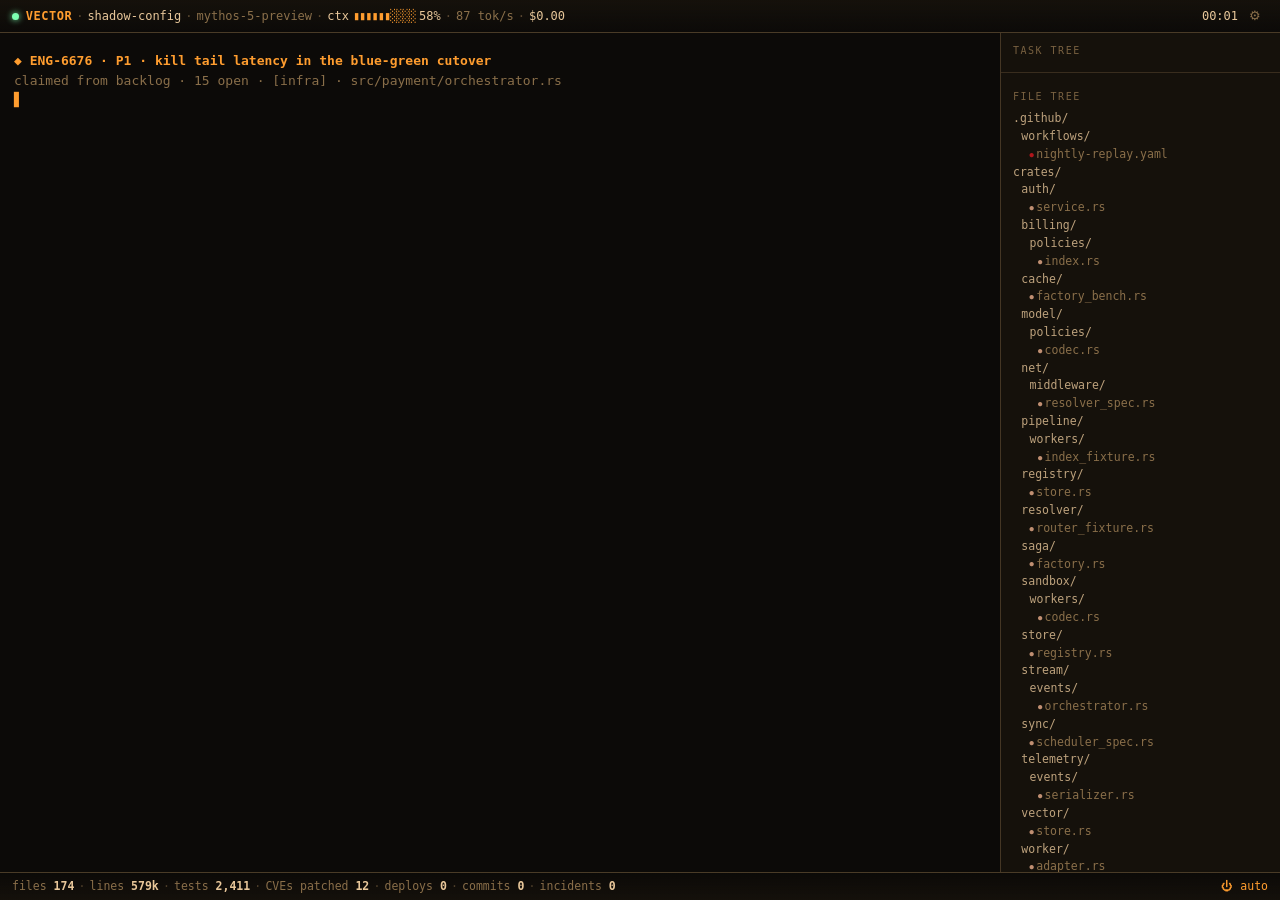
==== commit fde39ddc: "chore(title): match static <title> to the header placeholder identity Replace the tagline title with" ====
--- a/hyperion.html
+++ b/hyperion.html
@@ -4,7 +4,7 @@
 <meta charset="utf-8">
 <meta name="viewport" content="width=device-width, initial-scale=1, viewport-fit=cover">
 <meta name="color-scheme" content="dark">
-<title>HYPERION — the AI agent that looks busy and ships nothing</title>
+<title>HYPERION · core-platform · mythos-5-preview</title>
 <meta name="description" content="A faux-autonomous coding agent that performs furious productivity — streaming logs, task trees, boss-key dramas — and deploys absolutely nothing. A screensaver for the AI hype era.">
 <link rel="canonical" href="https://davidveksler.github.io/potemkin-pipeline/">
 
